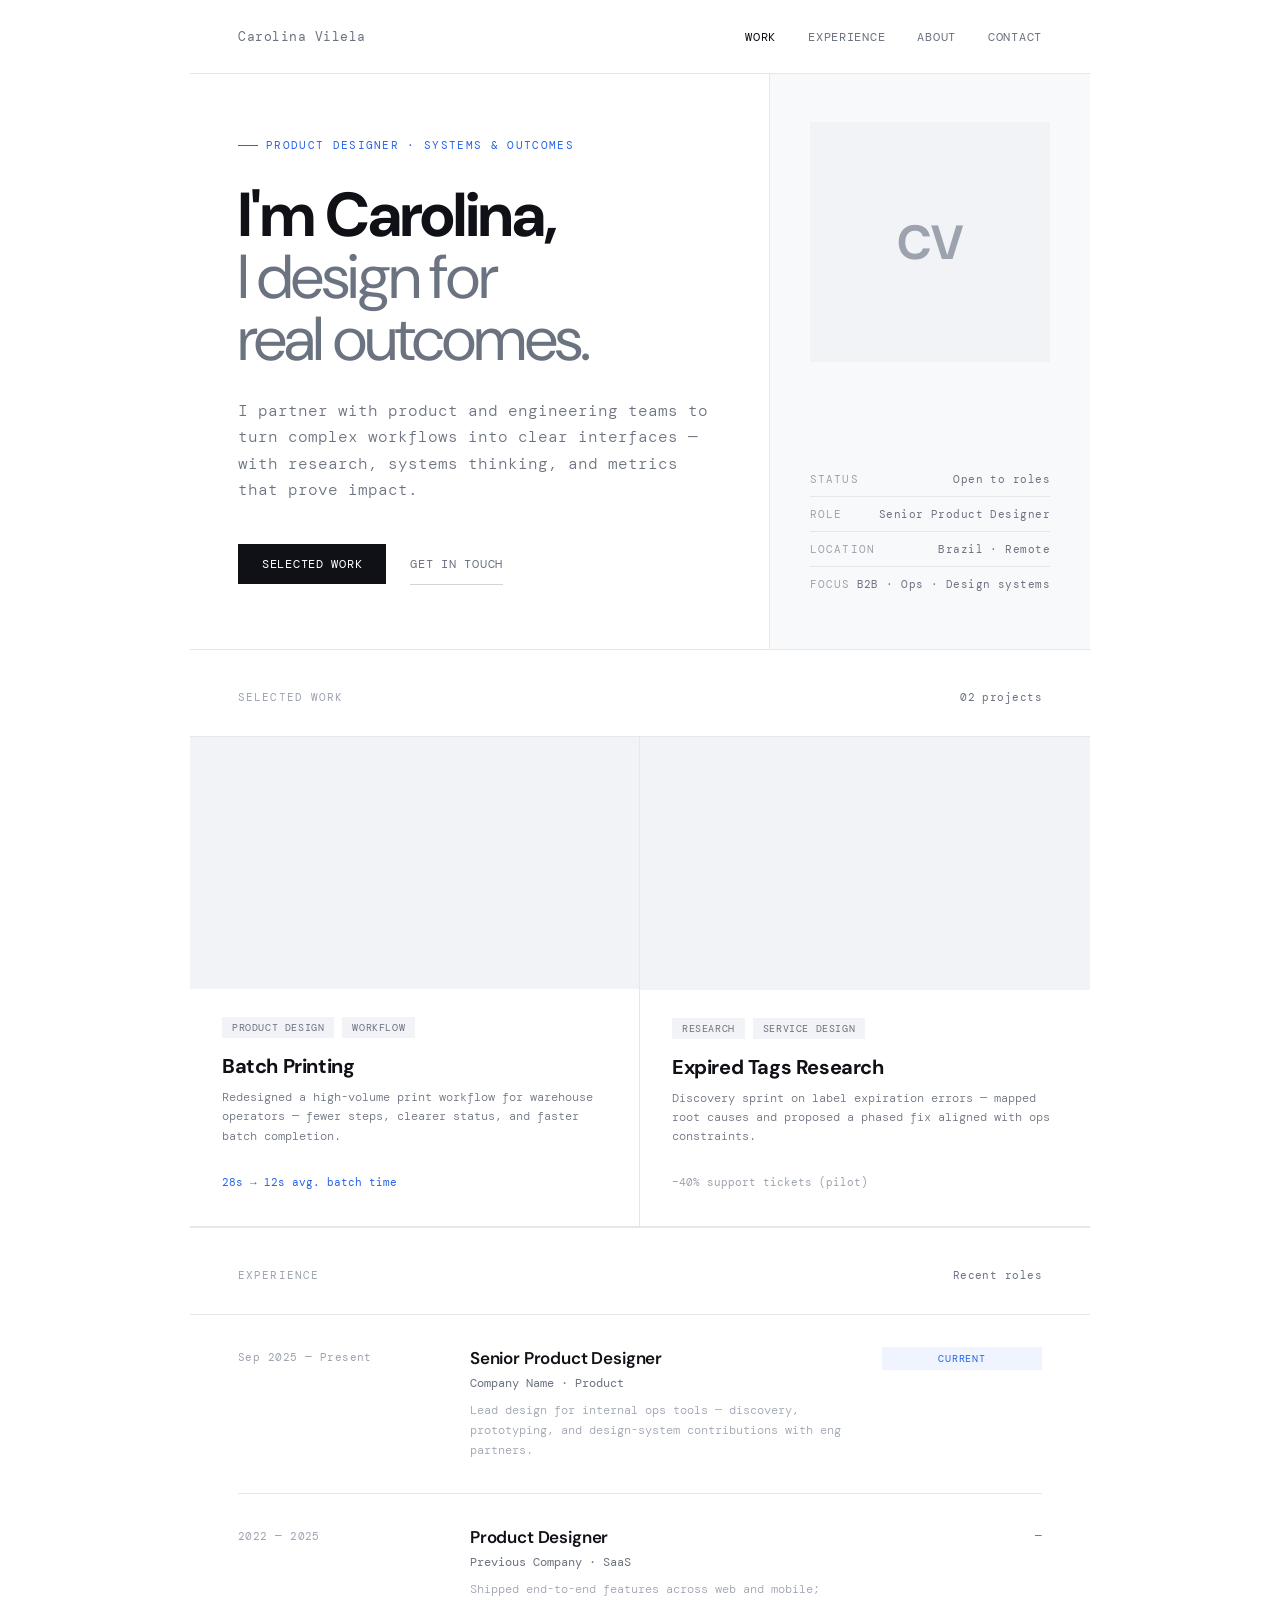
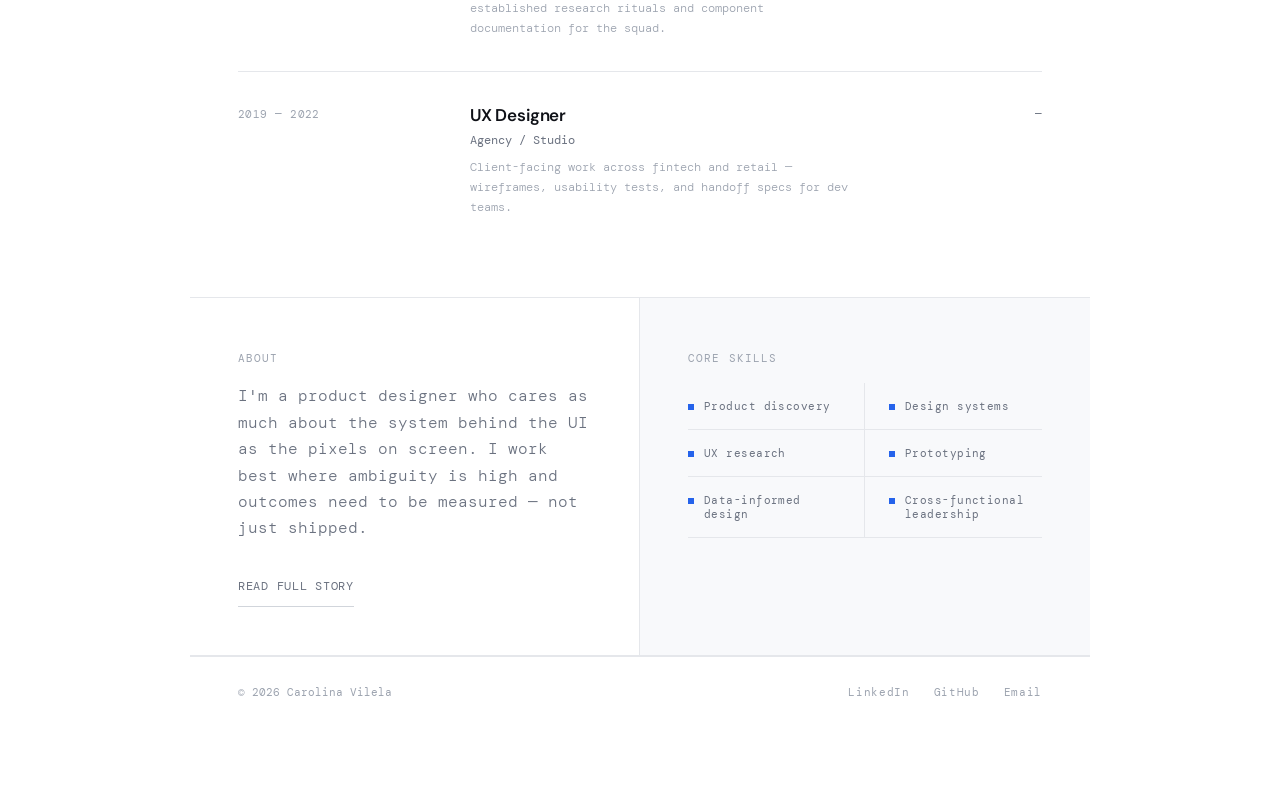
==== index.html @ 2e89cb1c "Portfolio inicial — site estático Carolina Vilela Co-authored-by: Cursor <cursoragent@cursor.com>" ====
<!DOCTYPE html>
<html lang="en">
<head>
  <meta charset="UTF-8">
  <meta name="viewport" content="width=device-width, initial-scale=1.0">
  <title>Carolina Vilela — Product Designer</title>
  <meta name="description" content="Product designer focused on systems, outcomes, and measurable impact.">
  <link rel="stylesheet" href="css/design-system.css?v=2">
  <style>
    .hero-cta { display: flex; gap: 24px; align-items: center; margin-top: 40px; }
    .hero-initials {
      font-family: var(--font-display);
      font-size: 48px;
      font-weight: 700;
      color: var(--ink-faint);
      letter-spacing: -0.02em;
    }
    .project-metric-muted {
      font-family: var(--font-mono);
      font-size: 11px;
      color: var(--ink-faint);
    }
    .about-left .t-body { margin-top: 16px; }
    .about-left .btn-ghost { margin-top: 24px; display: inline-block; }
    .experience { padding-bottom: var(--sp-6); }
  </style>
</head>
<body>

  <nav class="nav">
    <a href="index.html" class="nav-logo">Carolina Vilela</a>
    <div class="nav-links">
      <a href="#work" class="active">Work</a>
      <a href="#experience">Experience</a>
      <a href="about.html">About</a>
      <a href="contact.html">Contact</a>
    </div>
  </nav>

  <section class="hero">
    <div class="hero-left">
      <div>
        <p class="hero-tag">Product Designer · Systems &amp; Outcomes</p>
        <h1 class="t-hero">
          I'm Carolina,<br>
          <em>I design for<br>real outcomes.</em>
        </h1>
        <p class="hero-sub">
          I partner with product and engineering teams to turn complex workflows into
          clear interfaces — with research, systems thinking, and metrics that prove impact.
        </p>
      </div>
      <div class="hero-cta">
        <a href="#work" class="btn-primary">Selected work</a>
        <a href="contact.html" class="btn-ghost">Get in touch</a>
      </div>
    </div>
    <aside class="hero-right">
      <div class="hero-photo-wrap" aria-label="Profile photo placeholder">
        <span class="hero-initials">CV</span>
      </div>
      <dl class="hero-meta">
        <div class="hero-meta-item">
          <dt class="t-label">Status</dt>
          <dd class="t-meta">Open to roles</dd>
        </div>
        <div class="hero-meta-item">
          <dt class="t-label">Role</dt>
          <dd class="t-meta">Senior Product Designer</dd>
        </div>
        <div class="hero-meta-item">
          <dt class="t-label">Location</dt>
          <dd class="t-meta">Brazil · Remote</dd>
        </div>
        <div class="hero-meta-item">
          <dt class="t-label">Focus</dt>
          <dd class="t-meta">B2B · Ops · Design systems</dd>
        </div>
      </dl>
    </aside>
  </section>

  <header class="section-header" id="work">
    <span class="section-title t-label">Selected Work</span>
    <span class="t-meta">02 projects</span>
  </header>

  <div class="projects-grid">
    <a href="work/batch-printing.html" class="project-card">
      <div class="project-thumbnail" aria-hidden="true"></div>
      <div class="project-body">
        <div class="project-tags">
          <span class="tag">Product design</span>
          <span class="tag">Workflow</span>
        </div>
        <h2 class="t-project-title">Batch Printing</h2>
        <p class="project-desc">
          Redesigned a high-volume print workflow for warehouse operators — fewer steps,
          clearer status, and faster batch completion.
        </p>
        <div class="project-footer">
          <span class="project-metric">28s → 12s avg. batch time</span>
          <span class="project-arrow" aria-hidden="true">→</span>
        </div>
      </div>
    </a>

    <a href="work/expired-tags-research.html" class="project-card">
      <div class="project-thumbnail" aria-hidden="true"></div>
      <div class="project-body">
        <div class="project-tags">
          <span class="tag">Research</span>
          <span class="tag">Service design</span>
        </div>
        <h2 class="t-project-title">Expired Tags Research</h2>
        <p class="project-desc">
          Discovery sprint on label expiration errors — mapped root causes and proposed
          a phased fix aligned with ops constraints.
        </p>
        <div class="project-footer">
          <span class="project-metric-muted">−40% support tickets (pilot)</span>
          <span class="project-arrow" aria-hidden="true">→</span>
        </div>
      </div>
    </a>
  </div>

  <header class="section-header" id="experience">
    <span class="section-title t-label">Experience</span>
    <span class="t-meta">Recent roles</span>
  </header>

  <section class="experience">
    <article class="exp-row">
      <p class="exp-period">Sep 2025 — Present</p>
      <div>
        <h3 class="t-exp-role">Senior Product Designer</h3>
        <p class="exp-company">Company Name · Product</p>
        <p class="exp-desc">
          Lead design for internal ops tools — discovery, prototyping, and design-system
          contributions with eng partners.
        </p>
      </div>
      <span class="exp-badge">Current</span>
    </article>

    <article class="exp-row">
      <p class="exp-period">2022 — 2025</p>
      <div>
        <h3 class="t-exp-role">Product Designer</h3>
        <p class="exp-company">Previous Company · SaaS</p>
        <p class="exp-desc">
          Shipped end-to-end features across web and mobile; established research rituals
          and component documentation for the squad.
        </p>
      </div>
      <span class="t-meta" style="text-align: right; padding-top: 3px;">—</span>
    </article>

    <article class="exp-row">
      <p class="exp-period">2019 — 2022</p>
      <div>
        <h3 class="t-exp-role">UX Designer</h3>
        <p class="exp-company">Agency / Studio</p>
        <p class="exp-desc">
          Client-facing work across fintech and retail — wireframes, usability tests,
          and handoff specs for dev teams.
        </p>
      </div>
      <span class="t-meta" style="text-align: right; padding-top: 3px;">—</span>
    </article>
  </section>

  <section class="about-strip">
    <div class="about-left">
      <span class="t-label">About</span>
      <p class="t-body" style="margin-top: 16px;">
        I'm a product designer who cares as much about the system behind the UI as the
        pixels on screen. I work best where ambiguity is high and outcomes need to be
        measured — not just shipped.
      </p>
      <a href="about.html" class="btn-ghost">Read full story</a>
    </div>
    <div class="about-right">
      <span class="t-label">Core skills</span>
      <div class="skills-grid" style="margin-top: 16px;">
        <div class="skill-item">
          <span class="skill-dot" aria-hidden="true"></span>
          <span class="skill-name">Product discovery</span>
        </div>
        <div class="skill-item">
          <span class="skill-dot" aria-hidden="true"></span>
          <span class="skill-name">Design systems</span>
        </div>
        <div class="skill-item">
          <span class="skill-dot" aria-hidden="true"></span>
          <span class="skill-name">UX research</span>
        </div>
        <div class="skill-item">
          <span class="skill-dot" aria-hidden="true"></span>
          <span class="skill-name">Prototyping</span>
        </div>
        <div class="skill-item">
          <span class="skill-dot" aria-hidden="true"></span>
          <span class="skill-name">Data-informed design</span>
        </div>
        <div class="skill-item">
          <span class="skill-dot" aria-hidden="true"></span>
          <span class="skill-name">Cross-functional leadership</span>
        </div>
      </div>
    </div>
  </section>

  <footer class="footer">
    <span class="footer-copy">© 2026 Carolina Vilela</span>
    <div class="footer-links">
      <a href="https://linkedin.com" target="_blank" rel="noopener noreferrer">LinkedIn</a>
      <a href="https://github.com" target="_blank" rel="noopener noreferrer">GitHub</a>
      <a href="mailto:hello@example.com">Email</a>
    </div>
  </footer>

</body>
</html>
---- css/design-system.css ----
/* ==========================================================
   CAROLINA VILELA PORTFOLIO — DESIGN SYSTEM
   Import this file in every page.
   Do not override these variables inline.
   ========================================================== */

@import url('https://fonts.googleapis.com/css2?family=DM+Sans:ital,opsz,wght@0,9..40,300;0,9..40,400;0,9..40,500;0,9..40,700;1,9..40,300;1,9..40,400&family=DM+Mono:ital,wght@0,300;0,400;0,500;1,300&display=swap');

/* ----------------------------------------------------------
   TOKENS
   ---------------------------------------------------------- */

:root {
  /* Typography */
  --font-display: 'DM Sans', sans-serif;
  --font-mono:    'DM Mono', monospace;

  /* Ink */
  --ink:           #0f1117;
  --ink-muted:     #6b7280;
  --ink-faint:     #9ca3af;

  /* Surfaces */
  --surface:       #ffffff;
  --surface-2:     #f8f9fb;
  --surface-3:     #f1f3f6;

  /* Borders */
  --border:        #e5e7eb;
  --border-strong: #d1d5db;

  /* Accent — use sparingly (max 3× per page) */
  --accent:        #2563eb;
  --accent-pale:   #eff4ff;

  /* Spacing (base 8px) */
  --sp-1:  8px;
  --sp-2:  16px;
  --sp-3:  24px;
  --sp-4:  32px;
  --sp-5:  40px;
  --sp-6:  48px;
  --sp-8:  64px;
  --sp-10: 80px;
}

/* ----------------------------------------------------------
   RESET
   ---------------------------------------------------------- */

*, *::before, *::after {
  box-sizing: border-box;
  margin: 0;
  padding: 0;
}

html {
  -webkit-font-smoothing: antialiased;
  -moz-osx-font-smoothing: grayscale;
}

/* ----------------------------------------------------------
   BASE
   ---------------------------------------------------------- */

body {
  font-family: var(--font-display);
  background: var(--surface);
  color: var(--ink);
  max-width: 900px;
  margin: 0 auto;
  padding-bottom: var(--sp-10);
}

a {
  color: inherit;
  text-decoration: none;
  transition: color 0.15s ease;
}

img {
  display: block;
  max-width: 100%;
}

button {
  cursor: pointer;
  border: none;
  background: none;
  font-family: inherit;
}

/* ----------------------------------------------------------
   TYPOGRAPHY CLASSES
   ---------------------------------------------------------- */

.t-hero {
  font-family: var(--font-display);
  font-size: 62px;
  font-weight: 700;
  line-height: 1.0;
  letter-spacing: -0.03em;
  color: var(--ink);
}

.t-hero em {
  font-style: normal;
  color: var(--ink-muted);
  font-weight: 400;
}

.t-section-headline {
  font-family: var(--font-display);
  font-size: 32px;
  font-weight: 700;
  letter-spacing: -0.025em;
  line-height: 1.2;
  color: var(--ink);
}

.t-project-title {
  font-family: var(--font-display);
  font-size: 20px;
  font-weight: 700;
  letter-spacing: -0.02em;
  line-height: 1.2;
  color: var(--ink);
}

.t-exp-role {
  font-family: var(--font-display);
  font-size: 17px;
  font-weight: 600;
  letter-spacing: -0.01em;
  color: var(--ink);
}

.t-body {
  font-family: var(--font-mono);
  font-size: 16px;
  font-weight: 300;
  line-height: 1.65;
  color: var(--ink-muted);
}

.t-small {
  font-family: var(--font-mono);
  font-size: 12px;
  font-weight: 300;
  line-height: 1.6;
  color: var(--ink-muted);
}

.t-label {
  font-family: var(--font-mono);
  font-size: 11px;
  font-weight: 400;
  letter-spacing: 0.1em;
  text-transform: uppercase;
  color: var(--ink-faint);
}

.t-meta {
  font-family: var(--font-mono);
  font-size: 11px;
  font-weight: 400;
  letter-spacing: 0.04em;
  color: var(--ink-muted);
}

.t-accent {
  font-family: var(--font-mono);
  font-size: 11px;
  color: var(--accent);
}

/* ----------------------------------------------------------
   LAYOUT
   ---------------------------------------------------------- */

.page-section {
  padding-left: var(--sp-6);
  padding-right: var(--sp-6);
}

.section-header {
  display: flex;
  align-items: baseline;
  justify-content: space-between;
  padding: var(--sp-5) var(--sp-6) var(--sp-4);
  border-bottom: 1px solid var(--border);
}

/* ----------------------------------------------------------
   NAVIGATION
   ---------------------------------------------------------- */

.nav {
  display: flex;
  align-items: center;
  justify-content: space-between;
  padding: 28px var(--sp-6);
  border-bottom: 1px solid var(--border);
}

.nav-logo {
  font-family: var(--font-mono);
  font-size: 13px;
  color: var(--ink-muted);
  letter-spacing: 0.04em;
}

.nav-links {
  display: flex;
  gap: var(--sp-4);
}

.nav-links a {
  font-family: var(--font-mono);
  font-size: 12px;
  color: var(--ink-muted);
  letter-spacing: 0.06em;
  text-transform: uppercase;
  transition: color 0.15s ease;
}

.nav-links a:hover,
.nav-links a.active {
  color: var(--ink);
}

/* ----------------------------------------------------------
   HERO
   ---------------------------------------------------------- */

.hero {
  display: grid;
  grid-template-columns: 1fr 320px;
  min-height: 480px;
  border-bottom: 1px solid var(--border);
}

.hero-left {
  padding: var(--sp-8) var(--sp-6);
  display: flex;
  flex-direction: column;
  justify-content: space-between;
  border-right: 1px solid var(--border);
}

.hero-right {
  padding: var(--sp-6) var(--sp-5);
  display: flex;
  flex-direction: column;
  justify-content: space-between;
  background: var(--surface-2);
}

.hero-tag {
  font-family: var(--font-mono);
  font-size: 11px;
  color: var(--accent);
  letter-spacing: 0.12em;
  text-transform: uppercase;
  display: flex;
  align-items: center;
  gap: 8px;
  margin-bottom: var(--sp-4);
}

.hero-tag::before {
  content: '';
  display: inline-block;
  width: 20px;
  height: 1px;
  background: var(--accent);
  flex-shrink: 0;
}

.hero-sub {
  font-family: var(--font-mono);
  font-size: 16px;
  font-weight: 300;
  color: var(--ink-muted);
  line-height: 1.65;
  max-width: 480px;
  margin-top: 28px;
}

.hero-photo-wrap {
  width: 100%;
  aspect-ratio: 1;
  background: var(--surface-3);
  overflow: hidden;
  display: flex;
  align-items: center;
  justify-content: center;
  position: relative;
}

.hero-photo-wrap img {
  width: 100%;
  height: 100%;
  object-fit: cover;
}

.hero-meta {
  margin-top: var(--sp-3);
}

.hero-meta-item {
  display: flex;
  justify-content: space-between;
  align-items: baseline;
  padding: 10px 0;
  border-bottom: 1px solid var(--border);
}

.hero-meta-item:last-child {
  border-bottom: none;
}

/* ----------------------------------------------------------
   BUTTONS
   ---------------------------------------------------------- */

.btn-primary {
  font-family: var(--font-mono);
  font-size: 12px;
  font-weight: 400;
  letter-spacing: 0.06em;
  text-transform: uppercase;
  background: var(--ink);
  color: #fff;
  padding: 12px 24px;
  border-radius: 0;
  transition: opacity 0.15s ease;
}

.btn-primary:hover {
  opacity: 0.85;
}

.btn-ghost {
  font-family: var(--font-mono);
  font-size: 12px;
  font-weight: 400;
  letter-spacing: 0.06em;
  text-transform: uppercase;
  background: none;
  color: var(--ink-muted);
  padding: 12px 0;
  border-bottom: 1px solid var(--border-strong);
  border-radius: 0;
  transition: color 0.15s ease;
}

.btn-ghost:hover {
  color: var(--ink);
}

/* ----------------------------------------------------------
   PROJECT CARDS
   ---------------------------------------------------------- */

.projects-grid {
  display: grid;
  grid-template-columns: 1fr 1fr;
  border-bottom: 1px solid var(--border);
}

.project-card {
  border-right: 1px solid var(--border);
  border-bottom: 1px solid var(--border);
  cursor: pointer;
  transition: background 0.15s ease;
}

.project-card:nth-child(even) {
  border-right: none;
}

.project-card:hover {
  background: var(--surface-2);
}

.project-card:hover .project-arrow {
  opacity: 1;
  transform: translateX(4px);
}

.project-thumbnail {
  width: 100%;
  aspect-ratio: 16 / 9;
  background: var(--surface-3);
  overflow: hidden;
  display: flex;
  align-items: center;
  justify-content: center;
}

.project-thumbnail img {
  width: 100%;
  height: 100%;
  object-fit: cover;
}

.project-body {
  padding: 28px var(--sp-4) var(--sp-4);
}

.project-tags {
  display: flex;
  gap: 8px;
  flex-wrap: wrap;
  margin-bottom: var(--sp-2);
}

.tag {
  font-family: var(--font-mono);
  font-size: 10px;
  font-weight: 400;
  letter-spacing: 0.06em;
  text-transform: uppercase;
  color: var(--ink-muted);
  background: var(--surface-3);
  padding: 4px 10px;
  border-radius: 0;
}

.project-desc {
  font-family: var(--font-mono);
  font-size: 12px;
  font-weight: 300;
  color: var(--ink-muted);
  line-height: 1.6;
  margin-top: 10px;
}

.project-footer {
  display: flex;
  align-items: center;
  justify-content: space-between;
  margin-top: var(--sp-3);
}

.project-metric {
  font-family: var(--font-mono);
  font-size: 11px;
  color: var(--accent);
}

.project-arrow {
  font-size: 18px;
  color: var(--ink-muted);
  opacity: 0;
  transition: opacity 0.15s ease, transform 0.15s ease;
}

/* ----------------------------------------------------------
   EXPERIENCE
   ---------------------------------------------------------- */

.experience {
  padding: 0 var(--sp-6);
}

.exp-row {
  display: grid;
  grid-template-columns: 200px 1fr 160px;
  gap: var(--sp-4);
  align-items: start;
  padding: var(--sp-4) 0;
  border-bottom: 1px solid var(--border);
}

.exp-row:last-child {
  border-bottom: none;
}

.exp-period {
  font-family: var(--font-mono);
  font-size: 11px;
  color: var(--ink-faint);
  letter-spacing: 0.04em;
  padding-top: 3px;
}

.exp-company {
  font-family: var(--font-mono);
  font-size: 12px;
  color: var(--ink-muted);
  margin-top: 6px;
  margin-bottom: 10px;
}

.exp-desc {
  font-family: var(--font-mono);
  font-size: 12px;
  font-weight: 300;
  color: var(--ink-faint);
  line-height: 1.65;
}

.exp-badge {
  font-family: var(--font-mono);
  font-size: 10px;
  letter-spacing: 0.08em;
  text-transform: uppercase;
  padding: 5px 12px;
  background: var(--accent-pale);
  color: var(--accent);
  text-align: center;
  border-radius: 0;
  align-self: start;
}

/* ----------------------------------------------------------
   ABOUT STRIP
   ---------------------------------------------------------- */

.about-strip {
  display: grid;
  grid-template-columns: 1fr 1fr;
  border-top: 1px solid var(--border);
  border-bottom: 1px solid var(--border);
}

.about-left {
  padding: var(--sp-6);
  border-right: 1px solid var(--border);
}

.about-right {
  padding: var(--sp-6);
  background: var(--surface-2);
}

.skills-grid {
  display: grid;
  grid-template-columns: 1fr 1fr;
  gap: 0;
}

.skill-item {
  display: flex;
  gap: 10px;
  align-items: flex-start;
  padding: 16px 0;
  border-bottom: 1px solid var(--border);
}

.skill-item:nth-child(odd) {
  padding-right: var(--sp-3);
  border-right: 1px solid var(--border);
}

.skill-item:nth-child(even) {
  padding-left: var(--sp-3);
}

.skill-dot {
  width: 6px;
  height: 6px;
  background: var(--accent);
  margin-top: 5px;
  flex-shrink: 0;
  border-radius: 0;
}

.skill-name {
  font-family: var(--font-mono);
  font-size: 11px;
  color: var(--ink-muted);
  letter-spacing: 0.04em;
}

/* ----------------------------------------------------------
   FOOTER
   ---------------------------------------------------------- */

.footer {
  display: flex;
  align-items: center;
  justify-content: space-between;
  padding: 28px var(--sp-6);
  border-top: 1px solid var(--border);
}

.footer-copy {
  font-family: var(--font-mono);
  font-size: 11px;
  color: var(--ink-faint);
}

.footer-links {
  display: flex;
  gap: var(--sp-3);
}

.footer-links a {
  font-family: var(--font-mono);
  font-size: 11px;
  color: var(--ink-faint);
  letter-spacing: 0.06em;
  text-decoration: none;
  transition: color 0.15s ease;
}

.footer-links a:hover {
  color: var(--ink);
}

/* ----------------------------------------------------------
   CASE STUDY (work/*.html)
   ---------------------------------------------------------- */

.case-header {
  padding: var(--sp-8) var(--sp-6) var(--sp-6);
  border-bottom: 1px solid var(--border);
}

.case-meta-row {
  display: flex;
  gap: var(--sp-5);
  margin-bottom: var(--sp-5);
}

.case-meta-item {
  display: flex;
  flex-direction: column;
  gap: 6px;
}

.case-body {
  max-width: 640px;
  margin: 0 auto;
  padding: var(--sp-8) var(--sp-6);
}

.case-body h2 {
  font-family: var(--font-display);
  font-size: 24px;
  font-weight: 700;
  letter-spacing: -0.02em;
  margin-top: var(--sp-8);
  margin-bottom: var(--sp-3);
  color: var(--ink);
}

.case-body p {
  font-family: var(--font-mono);
  font-size: 14px;
  font-weight: 300;
  line-height: 1.75;
  color: var(--ink-muted);
  margin-bottom: var(--sp-3);
}

.case-body figure {
  margin: var(--sp-6) calc(-1 * var(--sp-6));
  border-top: 1px solid var(--border);
  border-bottom: 1px solid var(--border);
}

.case-body figcaption {
  font-family: var(--font-mono);
  font-size: 11px;
  color: var(--ink-faint);
  padding: var(--sp-2) var(--sp-6);
  letter-spacing: 0.04em;
}

.case-metric-callout {
  border-left: 2px solid var(--accent);
  padding: var(--sp-3) var(--sp-4);
  margin: var(--sp-5) 0;
  background: var(--surface-2);
}

.case-metric-number {
  font-family: var(--font-display);
  font-size: 48px;
  font-weight: 700;
  letter-spacing: -0.03em;
  color: var(--accent);
  line-height: 1;
}

.case-metric-label {
  font-family: var(--font-mono);
  font-size: 12px;
  color: var(--ink-muted);
  margin-top: 8px;
}

/* ----------------------------------------------------------
   SCROLL HINT
   ---------------------------------------------------------- */

.scroll-hint {
  display: flex;
  align-items: center;
  gap: 8px;
  font-family: var(--font-mono);
  font-size: 10px;
  color: var(--ink-faint);
  letter-spacing: 0.08em;
  text-transform: uppercase;
  margin-top: var(--sp-4);
}

.scroll-hint-line {
  width: 1px;
  height: 24px;
  background: var(--border-strong);
}
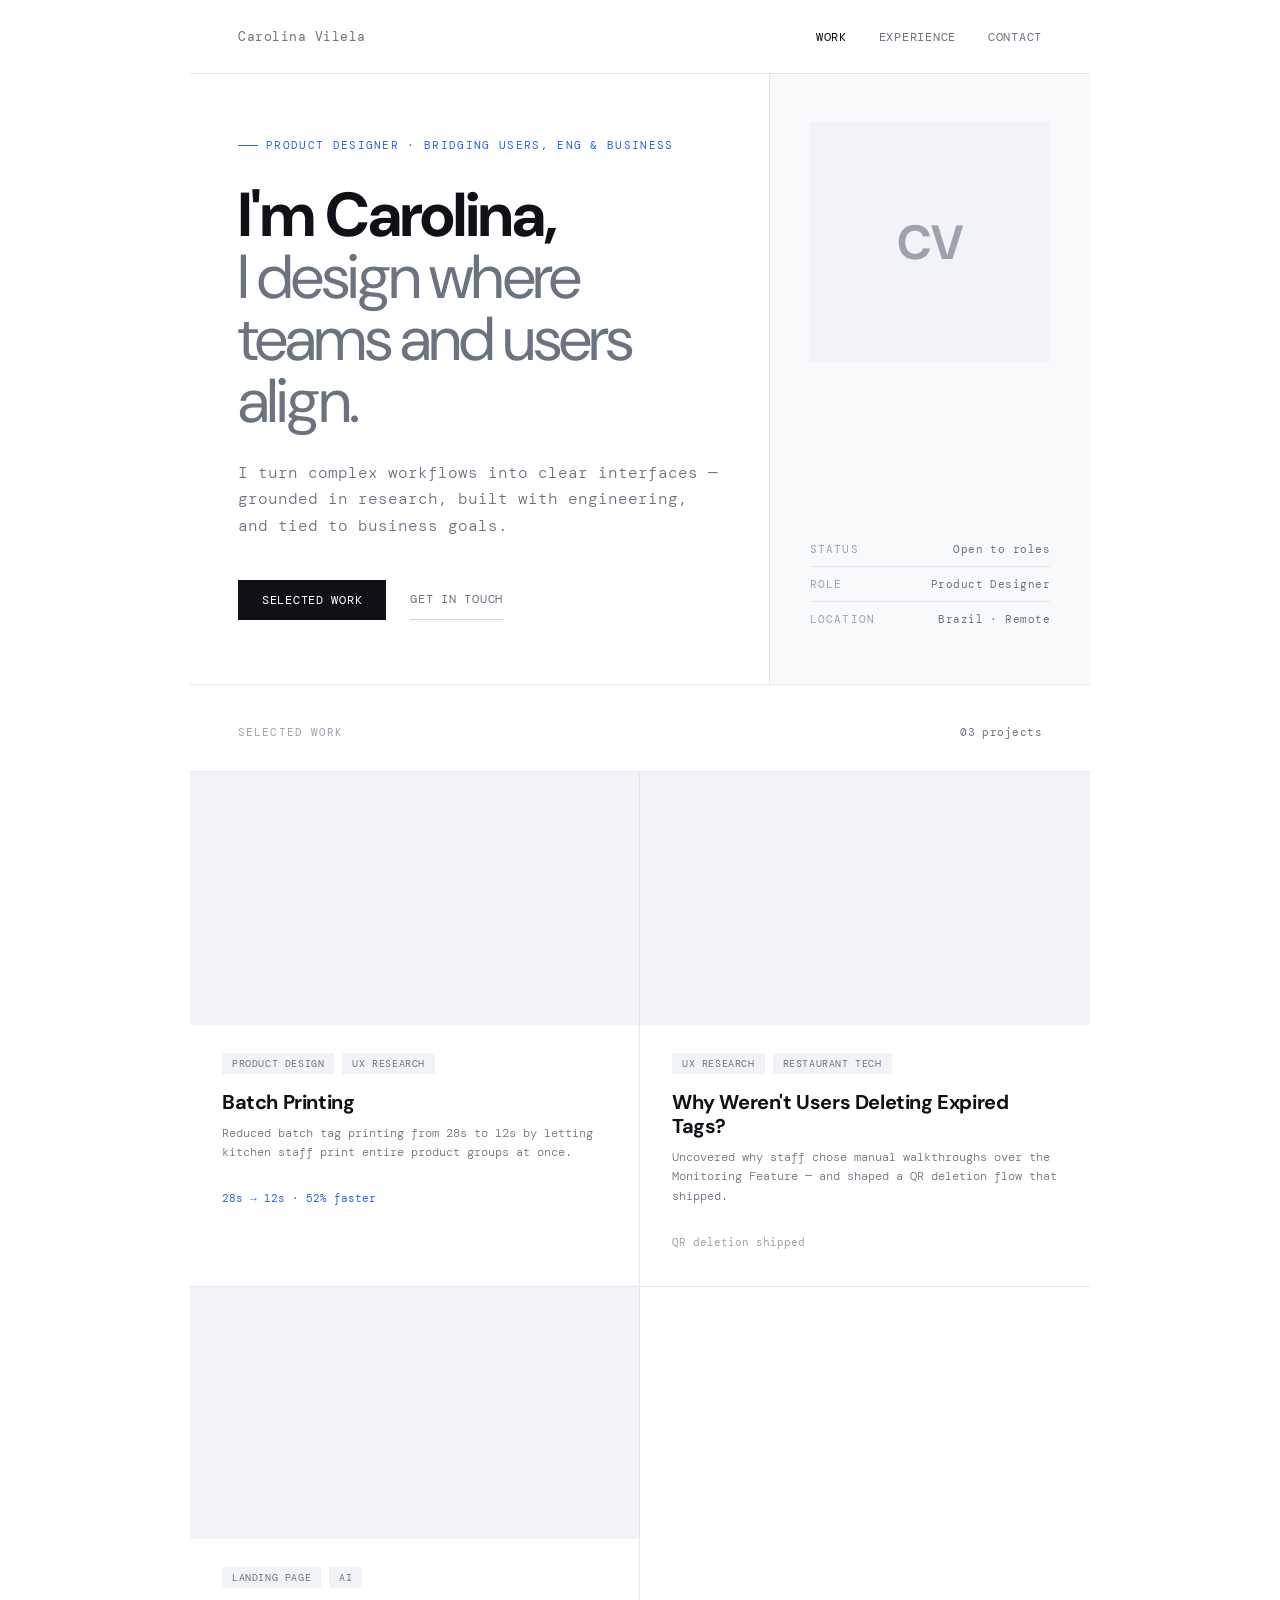
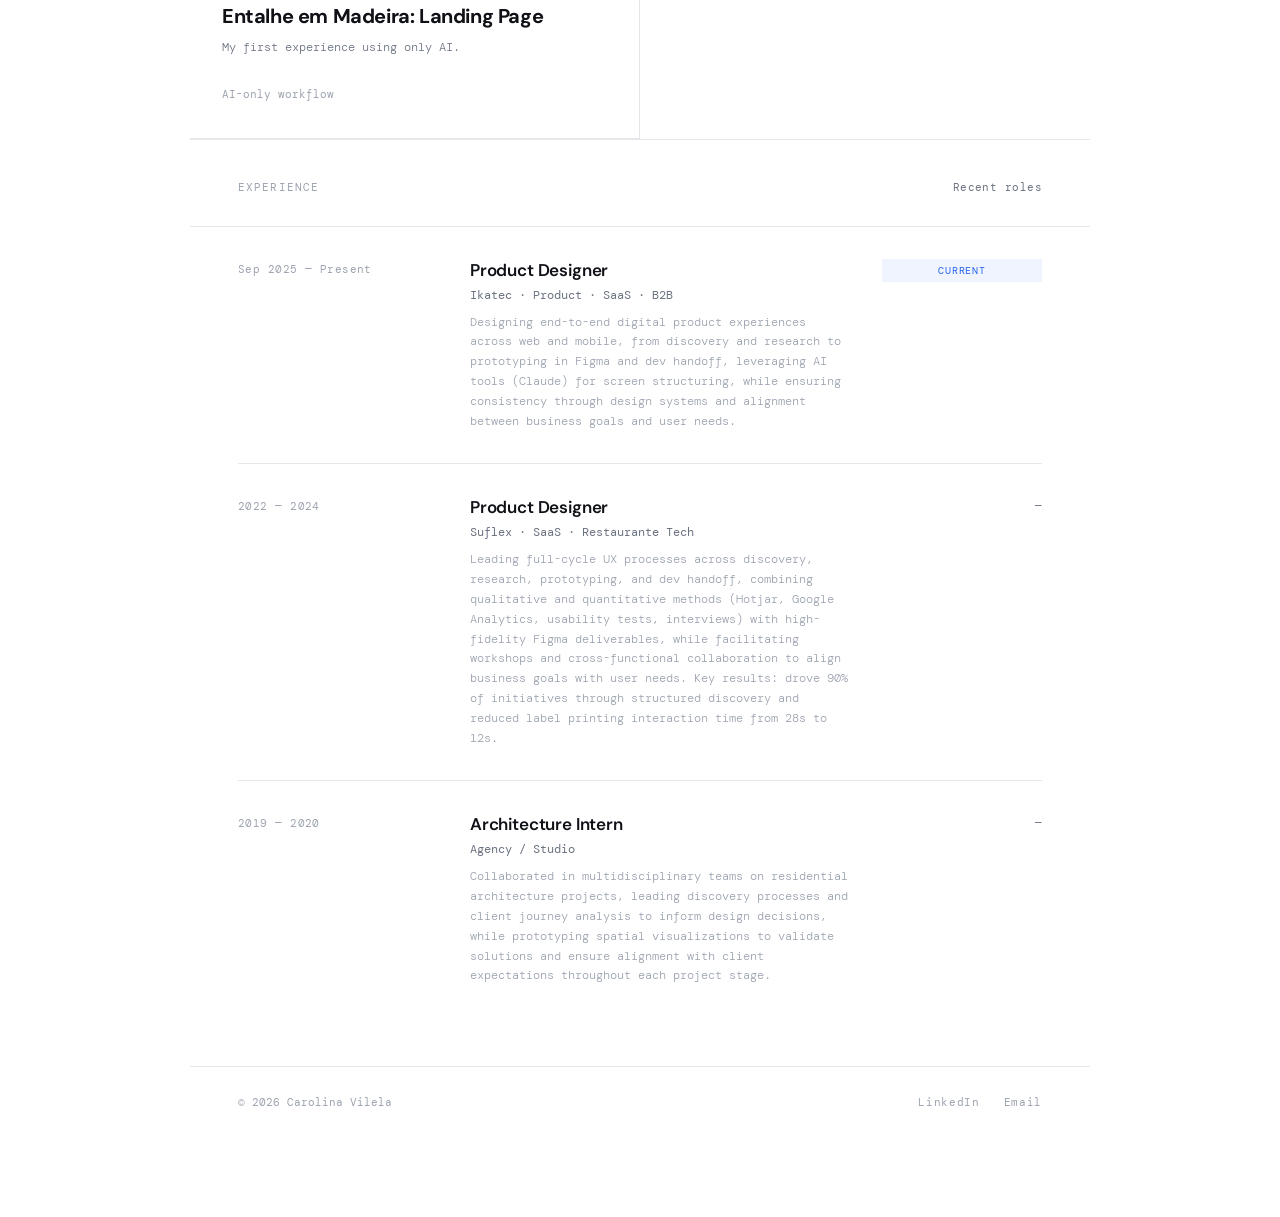
==== commit 09cf834a: "Atualiza portfólio com novo case study e refinamentos de design. Inclui projeto Entalhe em Madeira, " ====
--- a/index.html
+++ b/index.html
@@ -4,8 +4,8 @@
   <meta charset="UTF-8">
   <meta name="viewport" content="width=device-width, initial-scale=1.0">
   <title>Carolina Vilela — Product Designer</title>
-  <meta name="description" content="Product designer focused on systems, outcomes, and measurable impact.">
-  <link rel="stylesheet" href="css/design-system.css?v=2">
+  <meta name="description" content="Product designer bridging users, engineering, and business — with research and measurable impact.">
+  <link rel="stylesheet" href="css/design-system.css?v=3">
   <style>
     .hero-cta { display: flex; gap: 24px; align-items: center; margin-top: 40px; }
     .hero-initials {
@@ -32,7 +32,7 @@
     <div class="nav-links">
       <a href="#work" class="active">Work</a>
       <a href="#experience">Experience</a>
-      <a href="about.html">About</a>
+      <a href="about.html" class="is-temporarily-hidden">About</a>
       <a href="contact.html">Contact</a>
     </div>
   </nav>
@@ -40,14 +40,14 @@
   <section class="hero">
     <div class="hero-left">
       <div>
-        <p class="hero-tag">Product Designer · Systems &amp; Outcomes</p>
+        <p class="hero-tag">Product Designer · Bridging users, eng &amp; business</p>
         <h1 class="t-hero">
           I'm Carolina,<br>
-          <em>I design for<br>real outcomes.</em>
+          <em>I design where<br>teams and users align.</em>
         </h1>
         <p class="hero-sub">
-          I partner with product and engineering teams to turn complex workflows into
-          clear interfaces — with research, systems thinking, and metrics that prove impact.
+          I turn complex workflows into clear interfaces — grounded in research, built with
+          engineering, and tied to business goals.
         </p>
       </div>
       <div class="hero-cta">
@@ -66,23 +66,19 @@
         </div>
         <div class="hero-meta-item">
           <dt class="t-label">Role</dt>
-          <dd class="t-meta">Senior Product Designer</dd>
+          <dd class="t-meta">Product Designer</dd>
         </div>
         <div class="hero-meta-item">
           <dt class="t-label">Location</dt>
           <dd class="t-meta">Brazil · Remote</dd>
         </div>
-        <div class="hero-meta-item">
-          <dt class="t-label">Focus</dt>
-          <dd class="t-meta">B2B · Ops · Design systems</dd>
-        </div>
       </dl>
     </aside>
   </section>
 
   <header class="section-header" id="work">
     <span class="section-title t-label">Selected Work</span>
-    <span class="t-meta">02 projects</span>
+    <span class="t-meta">03 projects</span>
   </header>
 
   <div class="projects-grid">
@@ -91,15 +87,14 @@
       <div class="project-body">
         <div class="project-tags">
           <span class="tag">Product design</span>
-          <span class="tag">Workflow</span>
+          <span class="tag">UX research</span>
         </div>
         <h2 class="t-project-title">Batch Printing</h2>
         <p class="project-desc">
-          Redesigned a high-volume print workflow for warehouse operators — fewer steps,
-          clearer status, and faster batch completion.
+          Reduced batch tag printing from 28s to 12s by letting kitchen staff print entire product groups at once.
         </p>
         <div class="project-footer">
-          <span class="project-metric">28s → 12s avg. batch time</span>
+          <span class="project-metric">28s → 12s · 52% faster</span>
           <span class="project-arrow" aria-hidden="true">→</span>
         </div>
       </div>
@@ -109,16 +104,33 @@
       <div class="project-thumbnail" aria-hidden="true"></div>
       <div class="project-body">
         <div class="project-tags">
-          <span class="tag">Research</span>
-          <span class="tag">Service design</span>
-        </div>
-        <h2 class="t-project-title">Expired Tags Research</h2>
+          <span class="tag">UX research</span>
+          <span class="tag">Restaurant tech</span>
+        </div>
+        <h2 class="t-project-title">Why Weren't Users Deleting Expired Tags?</h2>
         <p class="project-desc">
-          Discovery sprint on label expiration errors — mapped root causes and proposed
-          a phased fix aligned with ops constraints.
+          Uncovered why staff chose manual walkthroughs over the Monitoring Feature — and shaped a QR deletion flow that shipped.
         </p>
         <div class="project-footer">
-          <span class="project-metric-muted">−40% support tickets (pilot)</span>
+          <span class="project-metric-muted">QR deletion shipped</span>
+          <span class="project-arrow" aria-hidden="true">→</span>
+        </div>
+      </div>
+    </a>
+
+    <a href="work/entalhe-em-madeira.html" class="project-card">
+      <div class="project-thumbnail" aria-hidden="true"></div>
+      <div class="project-body">
+        <div class="project-tags">
+          <span class="tag">Landing page</span>
+          <span class="tag">AI</span>
+        </div>
+        <h2 class="t-project-title">Entalhe em Madeira: Landing Page</h2>
+        <p class="project-desc">
+          My first experience using only AI.
+        </p>
+        <div class="project-footer">
+          <span class="project-metric-muted">AI-only workflow</span>
           <span class="project-arrow" aria-hidden="true">→</span>
         </div>
       </div>
@@ -134,45 +146,53 @@
     <article class="exp-row">
       <p class="exp-period">Sep 2025 — Present</p>
       <div>
-        <h3 class="t-exp-role">Senior Product Designer</h3>
-        <p class="exp-company">Company Name · Product</p>
+        <h3 class="t-exp-role">Product Designer</h3>
+        <p class="exp-company">Ikatec · Product · SaaS · B2B</p>
         <p class="exp-desc">
-          Lead design for internal ops tools — discovery, prototyping, and design-system
-          contributions with eng partners.
+          Designing end-to-end digital product experiences across web and mobile, from discovery
+          and research to prototyping in Figma and dev handoff, leveraging AI tools (Claude)
+          for screen structuring, while ensuring consistency through design systems and
+          alignment between business goals and user needs.
         </p>
       </div>
       <span class="exp-badge">Current</span>
     </article>
 
     <article class="exp-row">
-      <p class="exp-period">2022 — 2025</p>
+      <p class="exp-period">2022 — 2024</p>
       <div>
         <h3 class="t-exp-role">Product Designer</h3>
-        <p class="exp-company">Previous Company · SaaS</p>
+        <p class="exp-company">Suflex · SaaS · Restaurante Tech</p>
         <p class="exp-desc">
-          Shipped end-to-end features across web and mobile; established research rituals
-          and component documentation for the squad.
+          Leading full-cycle UX processes across discovery, research, prototyping, and dev
+          handoff, combining qualitative and quantitative methods (Hotjar, Google Analytics,
+          usability tests, interviews) with high-fidelity Figma deliverables, while facilitating
+          workshops and cross-functional collaboration to align business goals with user needs.
+          Key results: drove 90% of initiatives through structured discovery and reduced
+          label printing interaction time from 28s to 12s.
         </p>
       </div>
       <span class="t-meta" style="text-align: right; padding-top: 3px;">—</span>
     </article>
 
     <article class="exp-row">
-      <p class="exp-period">2019 — 2022</p>
-      <div>
-        <h3 class="t-exp-role">UX Designer</h3>
+      <p class="exp-period">2019 — 2020</p>
+      <div>
+        <h3 class="t-exp-role">Architecture Intern</h3>
         <p class="exp-company">Agency / Studio</p>
         <p class="exp-desc">
-          Client-facing work across fintech and retail — wireframes, usability tests,
-          and handoff specs for dev teams.
+          Collaborated in multidisciplinary teams on residential architecture projects, leading
+          discovery processes and client journey analysis to inform design decisions, while
+          prototyping spatial visualizations to validate solutions and ensure alignment with
+          client expectations throughout each project stage.
         </p>
       </div>
       <span class="t-meta" style="text-align: right; padding-top: 3px;">—</span>
     </article>
   </section>
 
-  <section class="about-strip">
-    <div class="about-left">
+  <section class="about-strip is-temporarily-hidden">
+    <div class="about-left is-temporarily-hidden">
       <span class="t-label">About</span>
       <p class="t-body" style="margin-top: 16px;">
         I'm a product designer who cares as much about the system behind the UI as the
@@ -190,10 +210,6 @@
         </div>
         <div class="skill-item">
           <span class="skill-dot" aria-hidden="true"></span>
-          <span class="skill-name">Design systems</span>
-        </div>
-        <div class="skill-item">
-          <span class="skill-dot" aria-hidden="true"></span>
           <span class="skill-name">UX research</span>
         </div>
         <div class="skill-item">
@@ -203,10 +219,6 @@
         <div class="skill-item">
           <span class="skill-dot" aria-hidden="true"></span>
           <span class="skill-name">Data-informed design</span>
-        </div>
-        <div class="skill-item">
-          <span class="skill-dot" aria-hidden="true"></span>
-          <span class="skill-name">Cross-functional leadership</span>
         </div>
       </div>
     </div>
@@ -215,9 +227,8 @@
   <footer class="footer">
     <span class="footer-copy">© 2026 Carolina Vilela</span>
     <div class="footer-links">
-      <a href="https://linkedin.com" target="_blank" rel="noopener noreferrer">LinkedIn</a>
-      <a href="https://github.com" target="_blank" rel="noopener noreferrer">GitHub</a>
-      <a href="mailto:hello@example.com">Email</a>
+      <a href="https://www.linkedin.com/in/carolinavilelams/" target="_blank" rel="noopener noreferrer">LinkedIn</a>
+      <a href="mailto:cvilelams@gmail.com">Email</a>
     </div>
   </footer>
 
--- a/css/design-system.css
+++ b/css/design-system.css
@@ -5,6 +5,18 @@
    ========================================================== */
 
 @import url('https://fonts.googleapis.com/css2?family=DM+Sans:ital,opsz,wght@0,9..40,300;0,9..40,400;0,9..40,500;0,9..40,700;1,9..40,300;1,9..40,400&family=DM+Mono:ital,wght@0,300;0,400;0,500;1,300&display=swap');
+
+/* ----------------------------------------------------------
+   TEMPORARY — remove when About goes live
+   ---------------------------------------------------------- */
+
+.is-temporarily-hidden {
+  display: none !important;
+}
+
+.about-strip:has(.about-left.is-temporarily-hidden) {
+  grid-template-columns: 1fr;
+}
 
 /* ----------------------------------------------------------
    TOKENS
@@ -620,6 +632,24 @@
   border-bottom: 1px solid var(--border);
 }
 
+.case-hero-media {
+  max-width: 900px;
+  margin: 0 auto;
+  border-bottom: 1px solid var(--border);
+}
+
+.case-hero-media .project-thumbnail {
+  aspect-ratio: 21 / 9;
+}
+
+.case-hero-media figcaption {
+  font-family: var(--font-mono);
+  font-size: 11px;
+  color: var(--ink-faint);
+  padding: var(--sp-2) var(--sp-6);
+  letter-spacing: 0.04em;
+}
+
 .case-meta-row {
   display: flex;
   gap: var(--sp-5);
@@ -633,7 +663,7 @@
 }
 
 .case-body {
-  max-width: 640px;
+  max-width: 720px;
   margin: 0 auto;
   padding: var(--sp-8) var(--sp-6);
 }
@@ -648,6 +678,21 @@
   color: var(--ink);
 }
 
+.case-body h2:first-child {
+  margin-top: 0;
+}
+
+.case-body h3 {
+  font-family: var(--font-mono);
+  font-size: 11px;
+  font-weight: 400;
+  letter-spacing: 0.1em;
+  text-transform: uppercase;
+  color: var(--ink-faint);
+  margin-top: var(--sp-5);
+  margin-bottom: var(--sp-2);
+}
+
 .case-body p {
   font-family: var(--font-mono);
   font-size: 14px;
@@ -694,6 +739,189 @@
   margin-top: 8px;
 }
 
+.case-quote {
+  border-left: 1px solid var(--border-strong);
+  padding: var(--sp-3) var(--sp-4);
+  margin: var(--sp-5) 0;
+}
+
+.case-quote p {
+  font-family: var(--font-display);
+  font-size: 18px;
+  font-weight: 400;
+  line-height: 1.45;
+  color: var(--ink);
+  margin-bottom: var(--sp-2);
+}
+
+.case-quote cite {
+  font-family: var(--font-mono);
+  font-size: 11px;
+  font-style: normal;
+  color: var(--ink-faint);
+  letter-spacing: 0.04em;
+}
+
+.case-role-line {
+  font-family: var(--font-mono);
+  font-size: 12px;
+  font-weight: 400;
+  line-height: 1.65;
+  color: var(--ink-faint);
+  margin-top: var(--sp-4);
+  padding-top: var(--sp-4);
+  border-top: 1px solid var(--border);
+}
+
+.case-section {
+  margin-top: var(--sp-8);
+}
+
+.case-section:first-child {
+  margin-top: 0;
+}
+
+.case-section-label {
+  display: flex;
+  align-items: center;
+  gap: var(--sp-3);
+  font-family: var(--font-mono);
+  font-size: 11px;
+  font-weight: 400;
+  letter-spacing: 0.1em;
+  text-transform: uppercase;
+  color: var(--ink-faint);
+  margin-bottom: var(--sp-3);
+}
+
+.case-section-label::after {
+  content: '';
+  flex: 1;
+  height: 1px;
+  background: var(--border);
+}
+
+.case-body h2.case-section-title {
+  font-family: var(--font-display);
+  font-size: clamp(22px, 4vw, 28px);
+  font-weight: 700;
+  letter-spacing: -0.02em;
+  line-height: 1.25;
+  text-transform: none;
+  color: var(--ink);
+  margin-top: 0;
+  margin-bottom: var(--sp-3);
+}
+
+.case-cards {
+  display: grid;
+  gap: var(--sp-2);
+  margin: var(--sp-4) 0 var(--sp-3);
+}
+
+.case-cards--2,
+.case-cards--2x2,
+.case-cards--segments {
+  grid-template-columns: 1fr 1fr;
+}
+
+.case-cards--segments .case-card:last-child {
+  grid-column: 1 / -1;
+}
+
+.case-card {
+  background: var(--surface-2);
+  border: 1px solid var(--border);
+  border-radius: 8px;
+  padding: var(--sp-3) var(--sp-4);
+}
+
+.case-card--accent {
+  border-left: 2px solid var(--border-strong);
+}
+
+.case-body h3.case-card__title {
+  font-family: var(--font-display);
+  font-size: 15px;
+  font-weight: 700;
+  letter-spacing: normal;
+  text-transform: none;
+  color: var(--ink);
+  margin-top: 0;
+  margin-bottom: var(--sp-1);
+}
+
+.case-card__text {
+  font-family: var(--font-mono);
+  font-size: 13px;
+  font-weight: 300;
+  line-height: 1.65;
+  color: var(--ink-muted);
+  margin: 0;
+}
+
+.case-card__lead {
+  font-family: var(--font-display);
+  font-size: 15px;
+  font-weight: 600;
+  line-height: 1.5;
+  color: var(--ink);
+  margin-bottom: var(--sp-2);
+}
+
+.case-impact-card {
+  display: flex;
+  gap: var(--sp-3);
+  align-items: flex-start;
+  background: var(--surface-2);
+  border: 1px solid var(--border);
+  border-radius: 8px;
+  padding: var(--sp-3) var(--sp-4);
+  margin: var(--sp-4) 0 var(--sp-3);
+}
+
+.case-impact-card__icon {
+  flex-shrink: 0;
+  width: 40px;
+  height: 40px;
+  display: flex;
+  align-items: center;
+  justify-content: center;
+  background: var(--surface-3);
+  border: 1px solid var(--border);
+  border-radius: 6px;
+  color: var(--ink-muted);
+}
+
+.case-impact-card__title {
+  font-family: var(--font-display);
+  font-size: 15px;
+  font-weight: 700;
+  color: var(--ink);
+  margin-bottom: 6px;
+}
+
+.case-impact-card__text {
+  font-family: var(--font-mono);
+  font-size: 13px;
+  font-weight: 300;
+  line-height: 1.65;
+  color: var(--ink-muted);
+  margin: 0;
+}
+
+@media (max-width: 600px) {
+  .case-cards--2,
+  .case-cards--2x2,
+  .case-cards--segments {
+    grid-template-columns: 1fr;
+  }
+
+  .case-cards--segments .case-card:last-child {
+    grid-column: auto;
+  }
+}
+
 /* ----------------------------------------------------------
    SCROLL HINT
    ---------------------------------------------------------- */
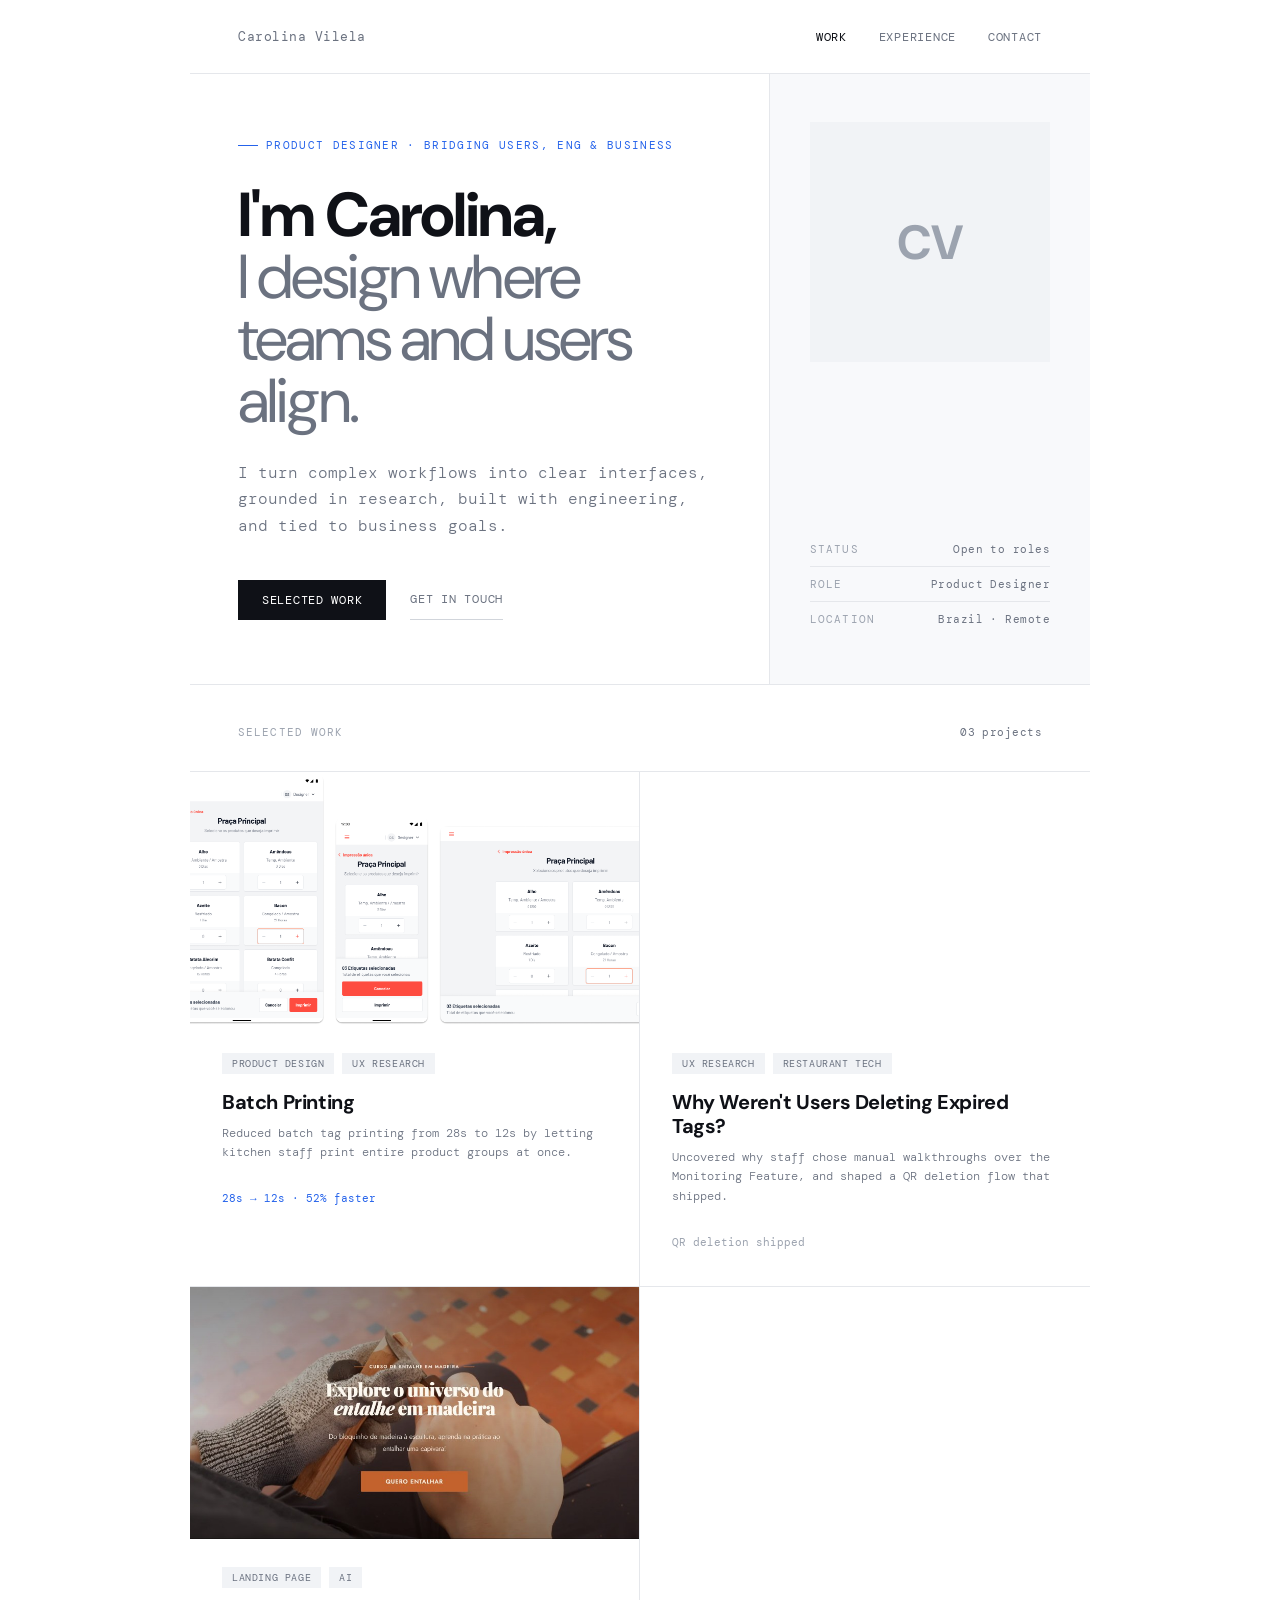
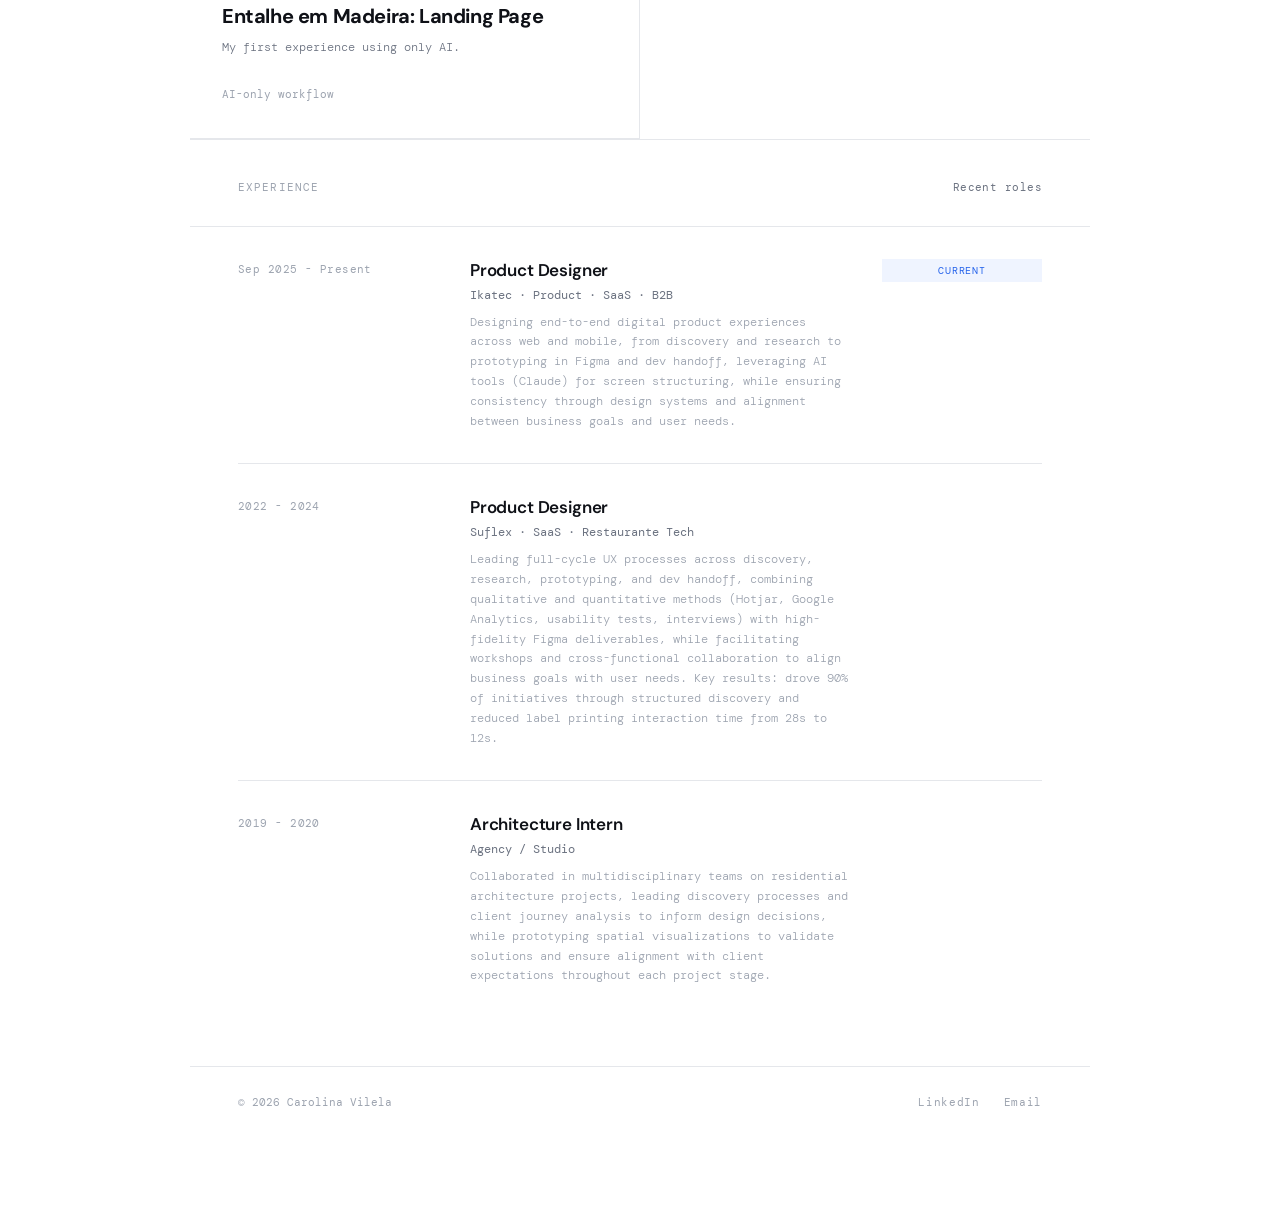
==== commit c68c1f48: "Atualiza o portfólio com imagens dos projetos e refinamentos visuais. Co-authored-by: Cursor <cursor" ====
--- a/index.html
+++ b/index.html
@@ -3,9 +3,9 @@
 <head>
   <meta charset="UTF-8">
   <meta name="viewport" content="width=device-width, initial-scale=1.0">
-  <title>Carolina Vilela — Product Designer</title>
-  <meta name="description" content="Product designer bridging users, engineering, and business — with research and measurable impact.">
-  <link rel="stylesheet" href="css/design-system.css?v=3">
+  <title>Carolina Vilela · Product Designer</title>
+  <meta name="description" content="Product designer bridging users, engineering, and business, with research and measurable impact.">
+  <link rel="stylesheet" href="css/design-system.css?v=14">
   <style>
     .hero-cta { display: flex; gap: 24px; align-items: center; margin-top: 40px; }
     .hero-initials {
@@ -46,7 +46,7 @@
           <em>I design where<br>teams and users align.</em>
         </h1>
         <p class="hero-sub">
-          I turn complex workflows into clear interfaces — grounded in research, built with
+          I turn complex workflows into clear interfaces, grounded in research, built with
           engineering, and tied to business goals.
         </p>
       </div>
@@ -83,7 +83,9 @@
 
   <div class="projects-grid">
     <a href="work/batch-printing.html" class="project-card">
-      <div class="project-thumbnail" aria-hidden="true"></div>
+      <div class="project-thumbnail project-thumbnail--zoom" aria-hidden="true">
+        <img src="assets/images/Section%201.png?v=2" alt="">
+      </div>
       <div class="project-body">
         <div class="project-tags">
           <span class="tag">Product design</span>
@@ -109,7 +111,7 @@
         </div>
         <h2 class="t-project-title">Why Weren't Users Deleting Expired Tags?</h2>
         <p class="project-desc">
-          Uncovered why staff chose manual walkthroughs over the Monitoring Feature — and shaped a QR deletion flow that shipped.
+          Uncovered why staff chose manual walkthroughs over the Monitoring Feature, and shaped a QR deletion flow that shipped.
         </p>
         <div class="project-footer">
           <span class="project-metric-muted">QR deletion shipped</span>
@@ -119,7 +121,9 @@
     </a>
 
     <a href="work/entalhe-em-madeira.html" class="project-card">
-      <div class="project-thumbnail" aria-hidden="true"></div>
+      <div class="project-thumbnail" aria-hidden="true">
+        <img src="assets/images/entalhe-hero.png" alt="">
+      </div>
       <div class="project-body">
         <div class="project-tags">
           <span class="tag">Landing page</span>
@@ -144,7 +148,7 @@
 
   <section class="experience">
     <article class="exp-row">
-      <p class="exp-period">Sep 2025 — Present</p>
+      <p class="exp-period">Sep 2025 - Present</p>
       <div>
         <h3 class="t-exp-role">Product Designer</h3>
         <p class="exp-company">Ikatec · Product · SaaS · B2B</p>
@@ -159,7 +163,7 @@
     </article>
 
     <article class="exp-row">
-      <p class="exp-period">2022 — 2024</p>
+      <p class="exp-period">2022 - 2024</p>
       <div>
         <h3 class="t-exp-role">Product Designer</h3>
         <p class="exp-company">Suflex · SaaS · Restaurante Tech</p>
@@ -172,11 +176,11 @@
           label printing interaction time from 28s to 12s.
         </p>
       </div>
-      <span class="t-meta" style="text-align: right; padding-top: 3px;">—</span>
+      <span class="t-meta" style="text-align: right; padding-top: 3px;"></span>
     </article>
 
     <article class="exp-row">
-      <p class="exp-period">2019 — 2020</p>
+      <p class="exp-period">2019 - 2020</p>
       <div>
         <h3 class="t-exp-role">Architecture Intern</h3>
         <p class="exp-company">Agency / Studio</p>
@@ -187,7 +191,7 @@
           client expectations throughout each project stage.
         </p>
       </div>
-      <span class="t-meta" style="text-align: right; padding-top: 3px;">—</span>
+      <span class="t-meta" style="text-align: right; padding-top: 3px;"></span>
     </article>
   </section>
 
@@ -197,7 +201,7 @@
       <p class="t-body" style="margin-top: 16px;">
         I'm a product designer who cares as much about the system behind the UI as the
         pixels on screen. I work best where ambiguity is high and outcomes need to be
-        measured — not just shipped.
+        measured, not just shipped.
       </p>
       <a href="about.html" class="btn-ghost">Read full story</a>
     </div>
--- a/css/design-system.css
+++ b/css/design-system.css
@@ -108,7 +108,7 @@
 
 .t-hero {
   font-family: var(--font-display);
-  font-size: 62px;
+  font-size: clamp(36px, 10vw, 62px);
   font-weight: 700;
   line-height: 1.0;
   letter-spacing: -0.03em;
@@ -123,7 +123,7 @@
 
 .t-section-headline {
   font-family: var(--font-display);
-  font-size: 32px;
+  font-size: clamp(26px, 6vw, 32px);
   font-weight: 700;
   letter-spacing: -0.025em;
   line-height: 1.2;
@@ -406,15 +406,42 @@
   aspect-ratio: 16 / 9;
   background: var(--surface-3);
   overflow: hidden;
-  display: flex;
-  align-items: center;
-  justify-content: center;
 }
 
 .project-thumbnail img {
   width: 100%;
   height: 100%;
   object-fit: cover;
+  display: block;
+}
+
+.project-card .project-thumbnail {
+  position: relative;
+  background: var(--surface);
+}
+
+.project-card .project-thumbnail img {
+  position: absolute;
+  inset: 0;
+}
+
+.project-card .project-thumbnail--zoom img {
+  max-width: none;
+  transform: scale(1.2);
+  transform-origin: 32% 50%;
+}
+
+.project-thumbnail--portrait {
+  aspect-ratio: auto;
+  max-width: 360px;
+  margin: 0 auto;
+  background: transparent;
+}
+
+.project-thumbnail--portrait img {
+  width: 100%;
+  height: auto;
+  object-fit: contain;
 }
 
 .project-body {
@@ -639,7 +666,15 @@
 }
 
 .case-hero-media .project-thumbnail {
-  aspect-ratio: 21 / 9;
+  aspect-ratio: auto;
+  background: transparent;
+}
+
+.case-hero-media .project-thumbnail img {
+  width: 100%;
+  height: auto;
+  object-fit: contain;
+  display: block;
 }
 
 .case-hero-media figcaption {
@@ -708,6 +743,18 @@
   border-bottom: 1px solid var(--border);
 }
 
+.case-body .project-thumbnail {
+  aspect-ratio: auto;
+  background: transparent;
+}
+
+.case-body .project-thumbnail img {
+  width: 100%;
+  height: auto;
+  object-fit: contain;
+  display: block;
+}
+
 .case-body figcaption {
   font-family: var(--font-mono);
   font-size: 11px;
@@ -911,6 +958,183 @@
 }
 
 @media (max-width: 600px) {
+
+  /* Spacing */
+  .nav,
+  .section-header,
+  .hero-left,
+  .hero-right,
+  .experience,
+  .about-left,
+  .about-right,
+  .footer,
+  .case-header,
+  .case-body,
+  .case-hero-media figcaption,
+  .case-body figcaption {
+    padding-left: var(--sp-4);
+    padding-right: var(--sp-4);
+  }
+
+  .nav {
+    padding-top: var(--sp-3);
+    padding-bottom: var(--sp-3);
+    flex-wrap: wrap;
+    gap: var(--sp-2);
+  }
+
+  .section-header {
+    padding-top: var(--sp-4);
+    padding-bottom: var(--sp-3);
+  }
+
+  /* Navigation — touch-friendly targets */
+  .nav-links {
+    gap: var(--sp-2);
+    flex-wrap: wrap;
+  }
+
+  .nav-links a {
+    padding: 10px 4px;
+    min-height: 44px;
+    display: inline-flex;
+    align-items: center;
+  }
+
+  /* Hero */
+  .hero {
+    grid-template-columns: 1fr;
+    min-height: auto;
+  }
+
+  .hero-left {
+    border-right: none;
+    border-bottom: 1px solid var(--border);
+    padding-top: var(--sp-6);
+    padding-bottom: var(--sp-6);
+  }
+
+  .hero-right {
+    padding-top: var(--sp-5);
+    padding-bottom: var(--sp-5);
+  }
+
+  .hero-sub {
+    margin-top: var(--sp-3);
+  }
+
+  .hero-cta {
+    flex-wrap: wrap;
+    gap: var(--sp-2);
+    margin-top: var(--sp-4);
+  }
+
+  .hero-cta .btn-primary {
+    min-height: 44px;
+    display: inline-flex;
+    align-items: center;
+  }
+
+  /* Project cards */
+  .projects-grid {
+    grid-template-columns: 1fr;
+  }
+
+  .project-card,
+  .project-card:nth-child(even) {
+    border-right: none;
+  }
+
+  .project-body {
+    padding: var(--sp-3) var(--sp-4) var(--sp-4);
+  }
+
+  .project-arrow {
+    opacity: 1;
+    transform: none;
+  }
+
+  /* Experience */
+  .experience {
+    padding-top: 0;
+    padding-bottom: var(--sp-4);
+  }
+
+  .exp-row {
+    grid-template-columns: 1fr;
+    gap: var(--sp-2);
+    padding: var(--sp-3) 0;
+  }
+
+  .exp-badge {
+    justify-self: start;
+  }
+
+  /* About strip */
+  .about-strip {
+    grid-template-columns: 1fr;
+  }
+
+  .about-left {
+    border-right: none;
+    border-bottom: 1px solid var(--border);
+  }
+
+  .skills-grid {
+    grid-template-columns: 1fr;
+  }
+
+  .skill-item:nth-child(odd) {
+    padding-right: 0;
+    border-right: none;
+  }
+
+  .skill-item:nth-child(even) {
+    padding-left: 0;
+  }
+
+  /* Footer */
+  .footer {
+    flex-direction: column;
+    align-items: flex-start;
+    gap: var(--sp-3);
+    padding-top: var(--sp-4);
+    padding-bottom: var(--sp-4);
+  }
+
+  .footer-links a {
+    padding: 8px 0;
+    min-height: 44px;
+    display: inline-flex;
+    align-items: center;
+  }
+
+  /* Case study */
+  .case-header {
+    padding-top: var(--sp-6);
+    padding-bottom: var(--sp-5);
+  }
+
+  .case-meta-row {
+    flex-wrap: wrap;
+    gap: var(--sp-3);
+    margin-bottom: var(--sp-4);
+  }
+
+  .case-body {
+    padding-top: var(--sp-6);
+    padding-bottom: var(--sp-6);
+  }
+
+  .case-body figure {
+    margin-left: calc(-1 * var(--sp-4));
+    margin-right: calc(-1 * var(--sp-4));
+  }
+
+  .case-metric-number {
+    font-size: 36px;
+  }
+
   .case-cards--2,
   .case-cards--2x2,
   .case-cards--segments {
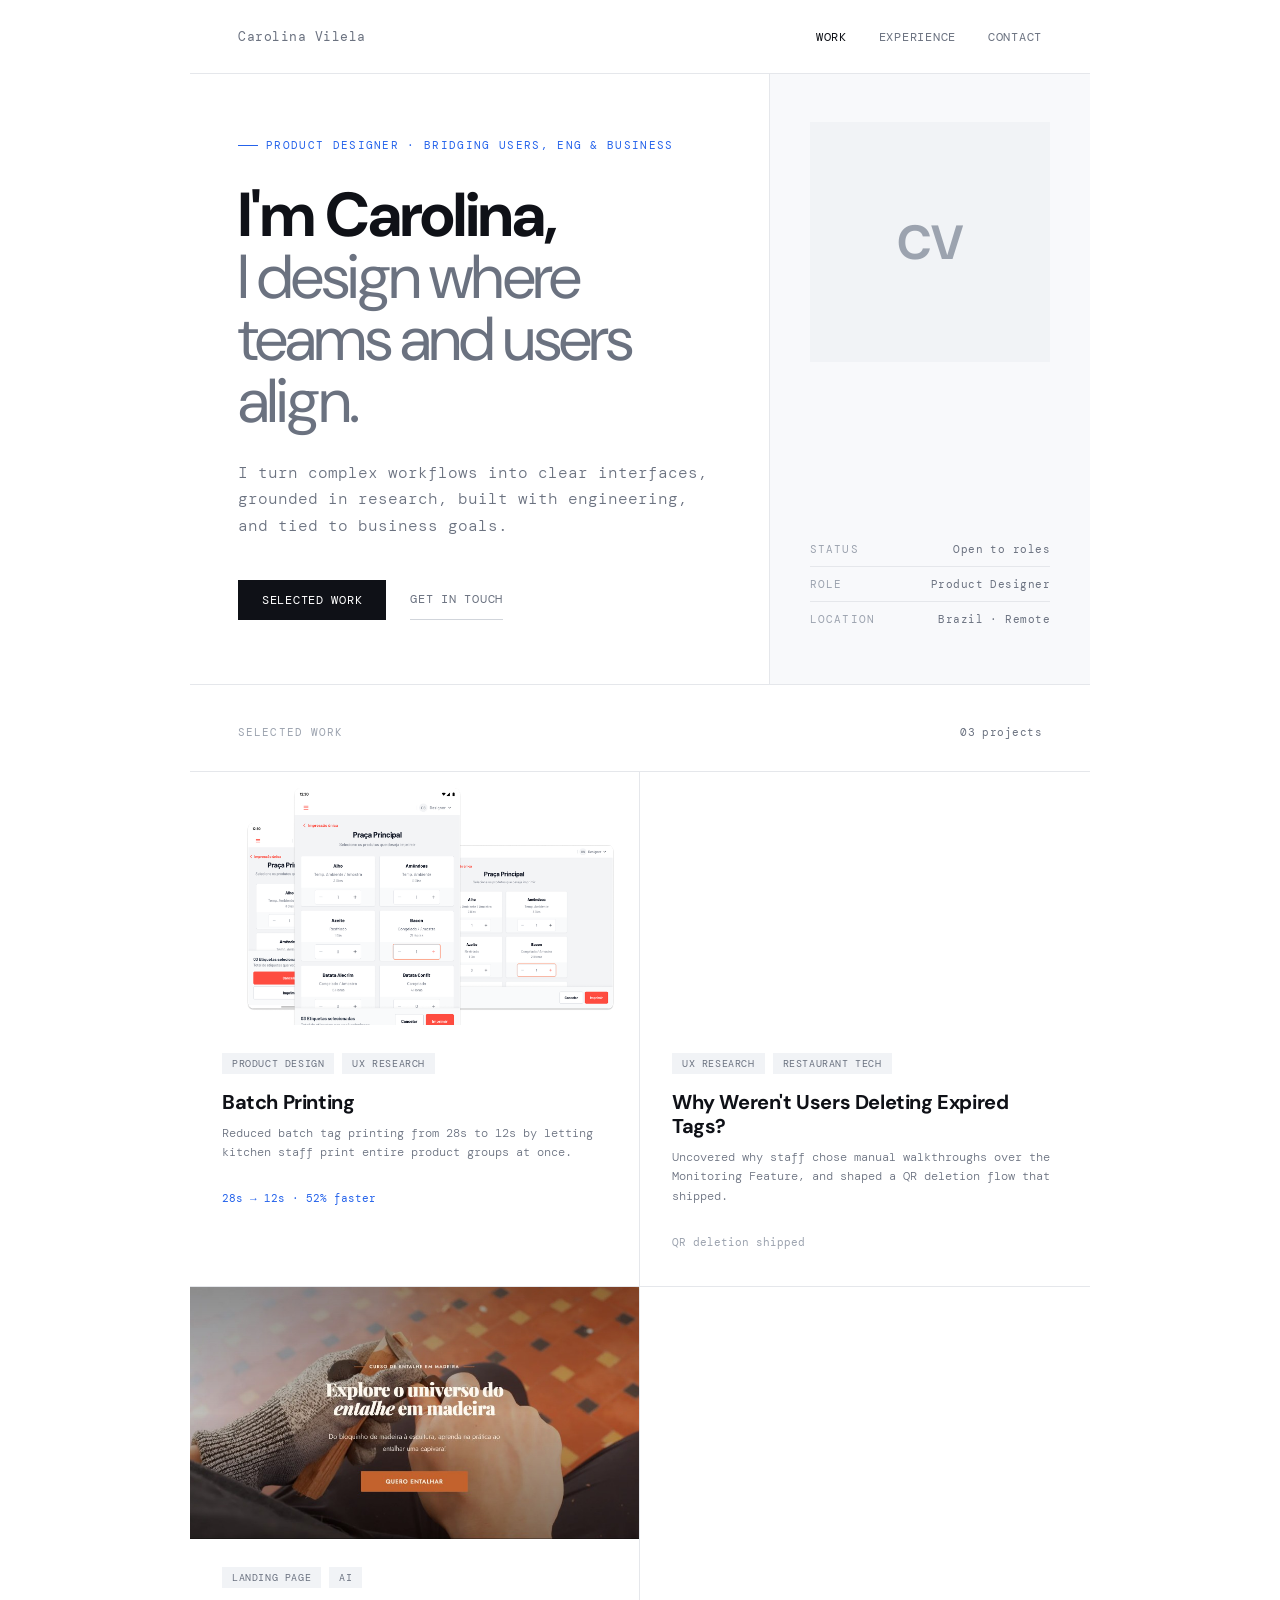
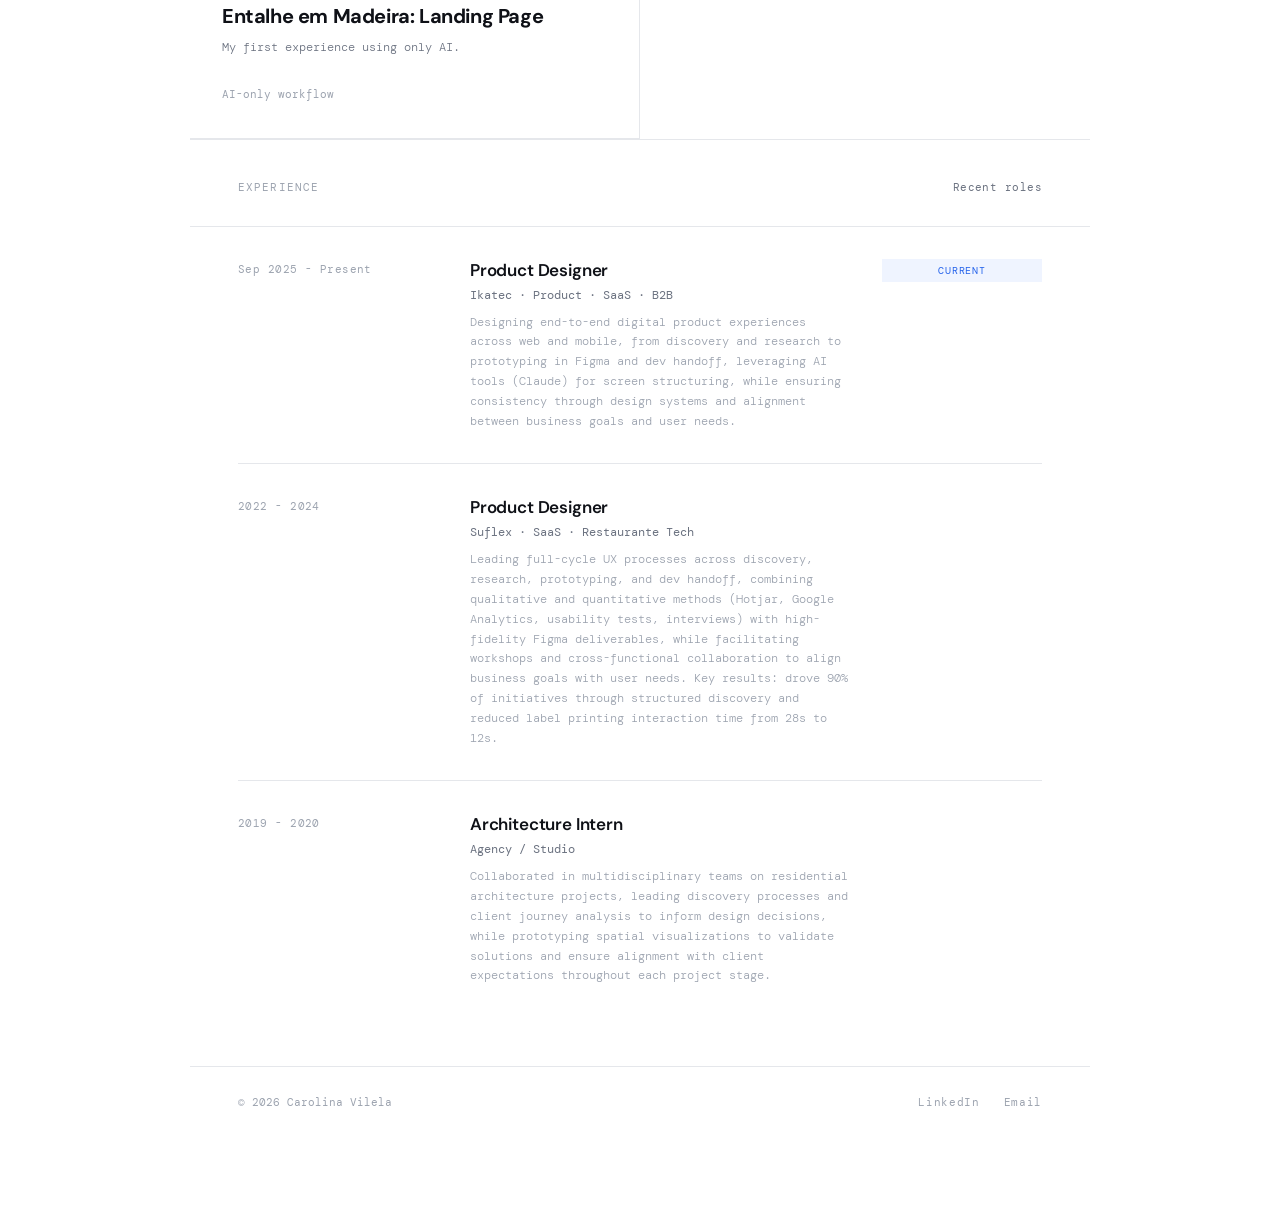
==== commit c5931b8a: "Atualiza a imagem principal de Batch Printing com o mockup de fundo transparente. Co-authored-by: Cu" ====
--- a/index.html
+++ b/index.html
@@ -5,7 +5,7 @@
   <meta name="viewport" content="width=device-width, initial-scale=1.0">
   <title>Carolina Vilela · Product Designer</title>
   <meta name="description" content="Product designer bridging users, engineering, and business, with research and measurable impact.">
-  <link rel="stylesheet" href="css/design-system.css?v=14">
+  <link rel="stylesheet" href="css/design-system.css?v=15">
   <style>
     .hero-cta { display: flex; gap: 24px; align-items: center; margin-top: 40px; }
     .hero-initials {
@@ -83,8 +83,8 @@
 
   <div class="projects-grid">
     <a href="work/batch-printing.html" class="project-card">
-      <div class="project-thumbnail project-thumbnail--zoom" aria-hidden="true">
-        <img src="assets/images/Section%201.png?v=2" alt="">
+      <div class="project-thumbnail project-thumbnail--contain" aria-hidden="true">
+        <img src="assets/images/Group%201067.png" alt="">
       </div>
       <div class="project-body">
         <div class="project-tags">
--- a/css/design-system.css
+++ b/css/design-system.css
@@ -429,6 +429,11 @@
   max-width: none;
   transform: scale(1.2);
   transform-origin: 32% 50%;
+}
+
+.project-card .project-thumbnail--contain img {
+  object-fit: contain;
+  inset: 16px;
 }
 
 .project-thumbnail--portrait {
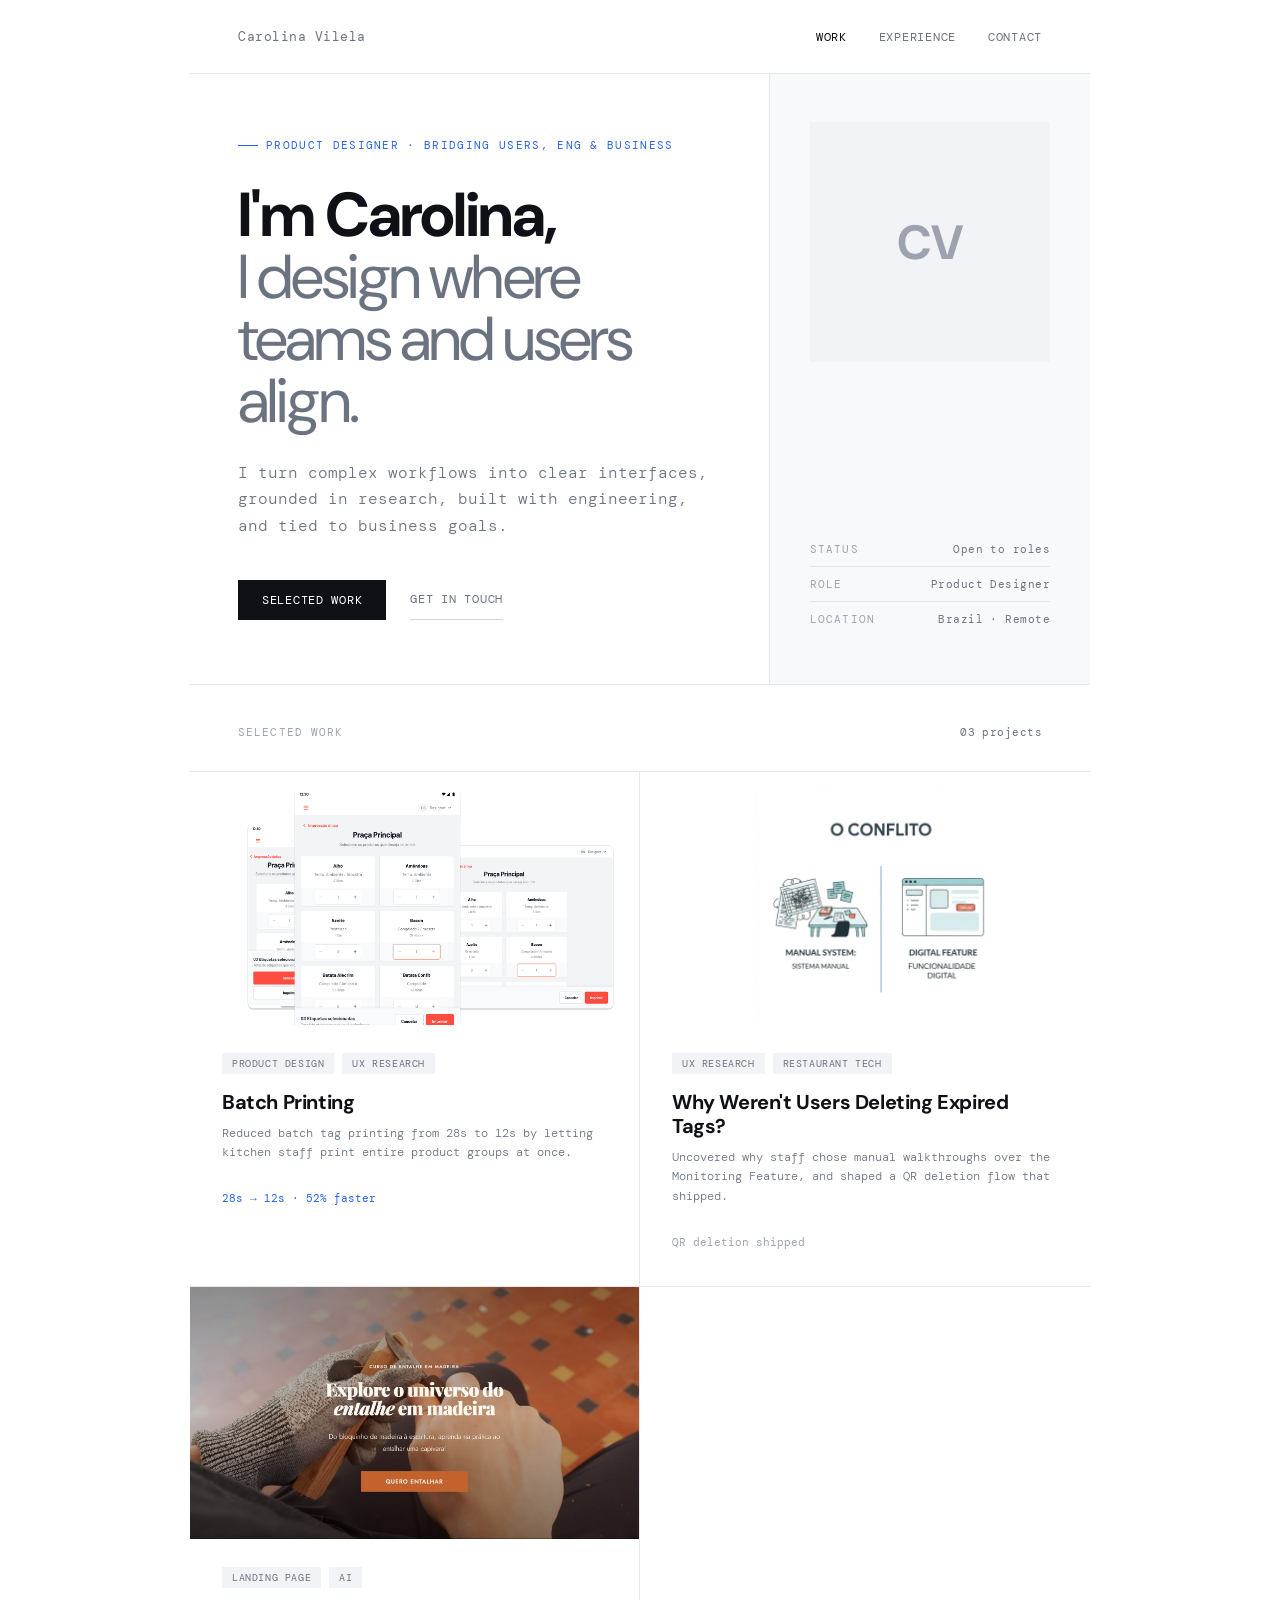
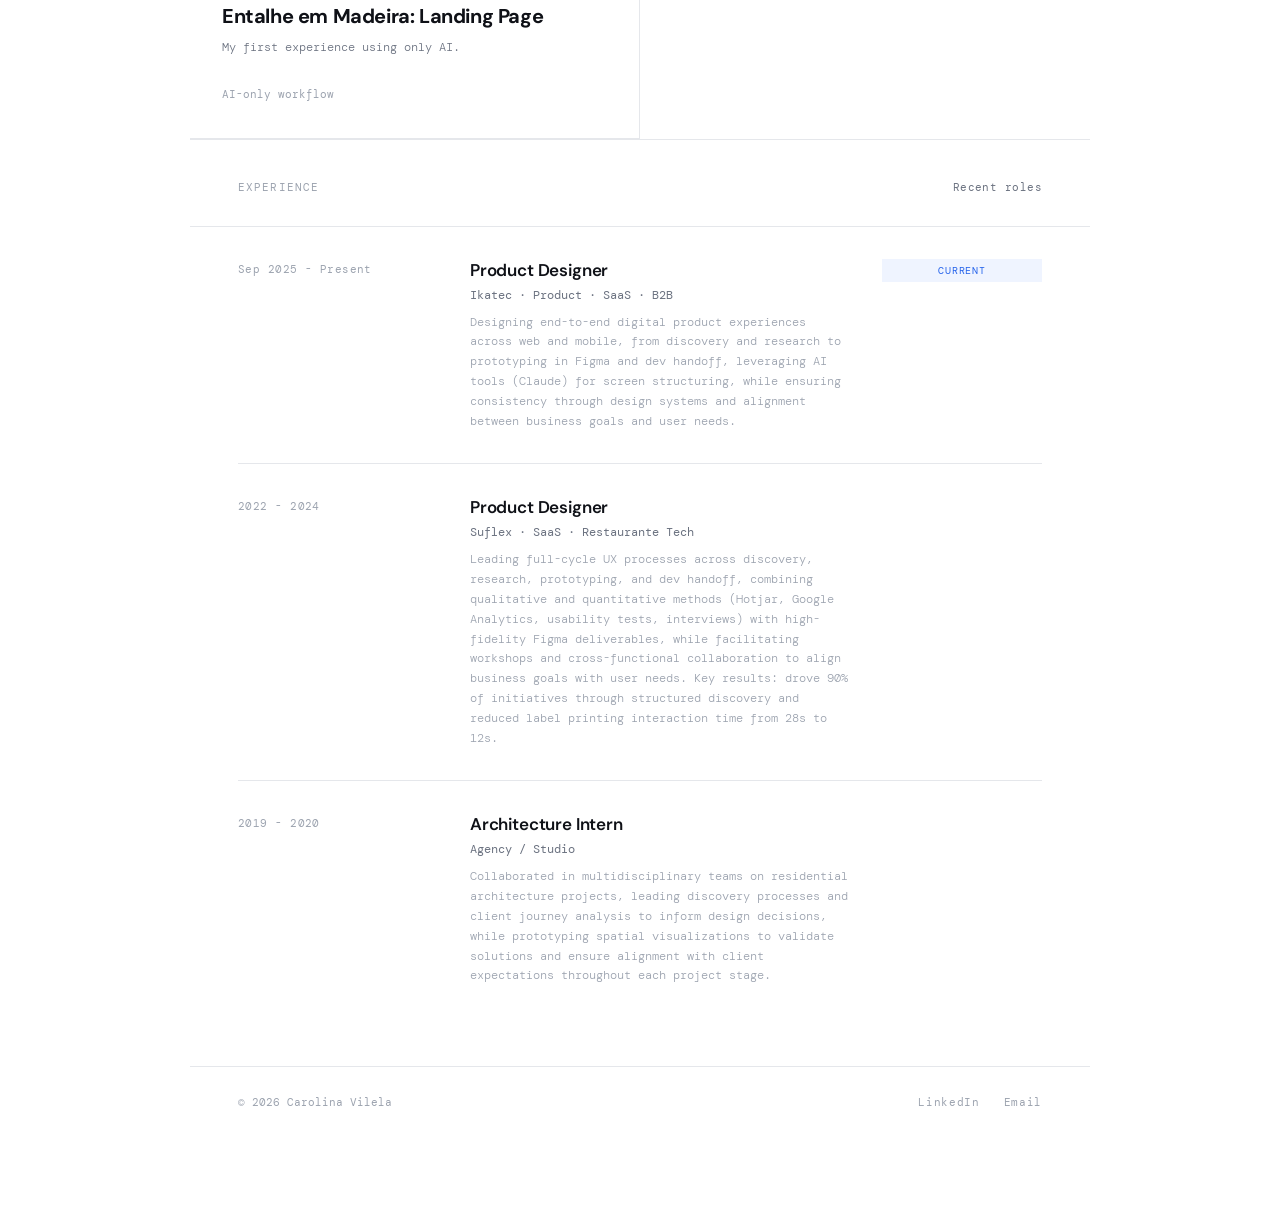
==== commit 20b0717c: "Adiciona a foto da pesquisa de campo no Batch Printing e a capa do case Expired Tags. Co-authored-by" ====
--- a/index.html
+++ b/index.html
@@ -103,7 +103,9 @@
     </a>
 
     <a href="work/expired-tags-research.html" class="project-card">
-      <div class="project-thumbnail" aria-hidden="true"></div>
+      <div class="project-thumbnail project-thumbnail--contain" aria-hidden="true">
+        <img src="assets/images/expired-tags-conflict.jpg" alt="">
+      </div>
       <div class="project-body">
         <div class="project-tags">
           <span class="tag">UX research</span>
--- a/css/design-system.css
+++ b/css/design-system.css
@@ -444,6 +444,19 @@
 }
 
 .project-thumbnail--portrait img {
+  width: 100%;
+  height: auto;
+  object-fit: contain;
+}
+
+.project-thumbnail--field-photo {
+  aspect-ratio: auto;
+  max-width: 240px;
+  margin: var(--sp-4) auto;
+  background: transparent;
+}
+
+.project-thumbnail--field-photo img {
   width: 100%;
   height: auto;
   object-fit: contain;
@@ -1136,6 +1149,12 @@
     margin-right: calc(-1 * var(--sp-4));
   }
 
+  .project-thumbnail--field-photo {
+    max-width: 180px;
+    margin-top: var(--sp-3);
+    margin-bottom: var(--sp-3);
+  }
+
   .case-metric-number {
     font-size: 36px;
   }
